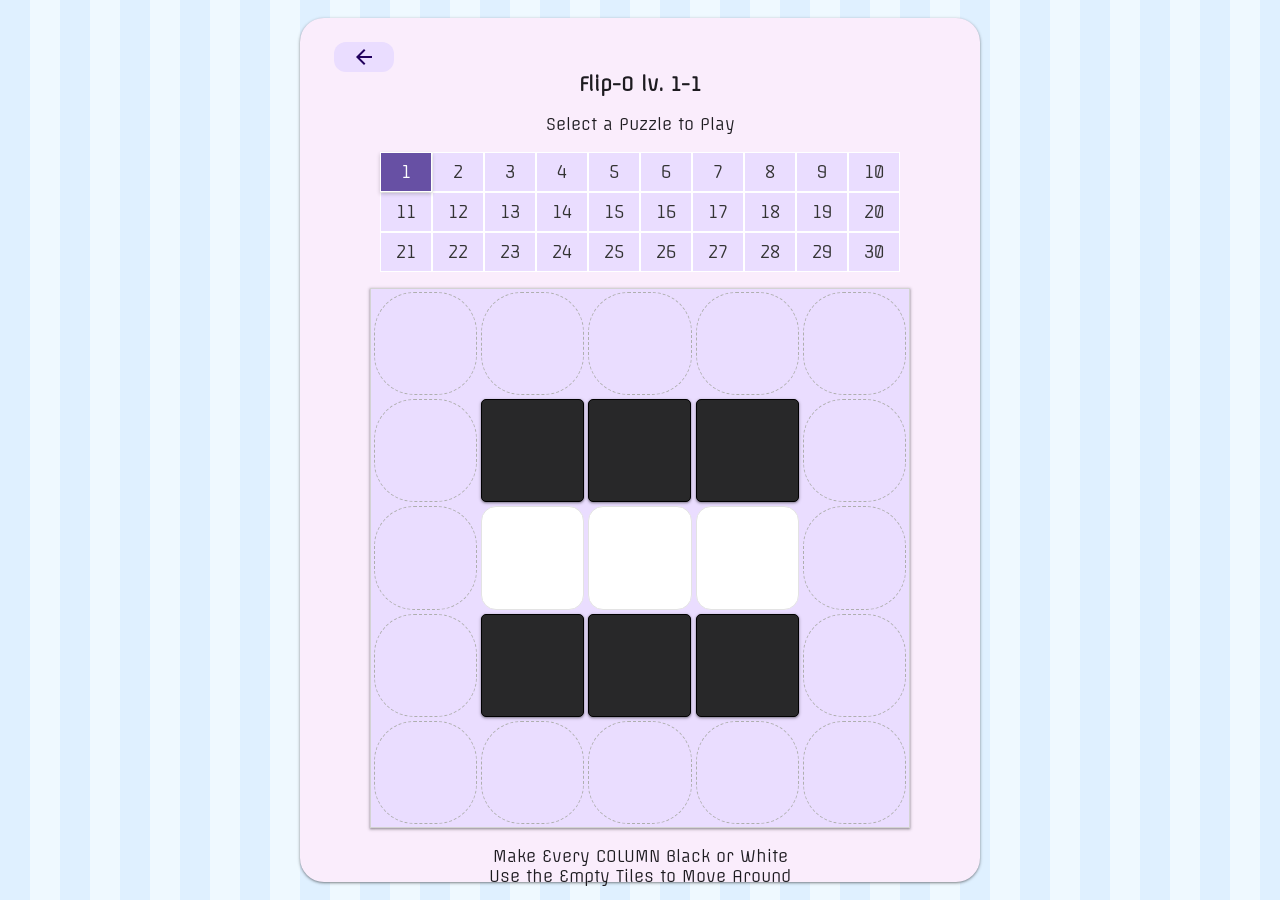
==== puzzle1-1.html @ 70c03b72 "Add files via upload" ====
<!DOCTYPE html>
<html lang="en">
<head>
    <meta charset="UTF-8">
    <meta
        name="viewport"
        content="width=device-width, initial-scale=1.0, maximum-scale=1.0, user-scalable=no">

    <title>Level 1-1</title>
    <link rel="icon" type="image/png" href="favicon.ico">
    <link href="https://fonts.googleapis.com/css2?family=Material+Symbols+Outlined:opsz,wght,FILL,GRAD@24,400,0,0" rel="stylesheet">
    <link rel="stylesheet" href="style.css">
	<link rel="stylesheet" href="desktop.css">
</head>

<body>
    <div class="menu-container">
        <header >
            <a href="index.html" class="btn-back">
        <span class="material-symbols-outlined">arrow_back</span>
    </a>
            <h3>Flip-O lv. 1-1</h3>
            
        </header>
        <p data-i18n="puzzle">Select a puzzle to play</p>
    
    <main class="game">
        <!-- Add the level selector here -->
        <div id="level-selector" class="level-selector"></div>
        <div id="grid" class="grid"></div>
        
    </main>
    <!-- Add this modal container -->
        <div id="modal" class="modal">
            <h1 id="modal-text"></h1>
            <p id="modal-stats"></p>
            <button id="modal-reset-btn" class="btn btn-primary" data-i18n="victory">Try Making<br> Less Moves</button>
            <button id="modal-close-btn" class="btn btn-primary" data-i18n="goback">Go Back</button>
           
        </div>
    <p data-i18n="puzzle2">Make Every COLUMN Black or White<br>Use the Empty Tiles to Move Around</p>
</div>
<script>
    const levels = [
     // Level 1: Asymmetric challenge
    {
         layout: [
        
        [1, 1, 1],
        [0, 0, 0],
        [1, 1, 1]
		
    ],
	
	},
     // Level 2: Asymmetric challenge
     {
        layout:
    [
        
        [1, 0, 1],
        [0, 1, 0],
        [0, 1, 0]
    ],
},
     // Level 3: Asymmetric challenge
     {
        layout:
    [
       
        [1, 1, 0],
        [1, 1, 0],
        [0, 0, 1]
    ],
    },
     // Level 4: Asymmetric challenge
    {
        layout:
        [
        [1, 1, 0,],
        [0, 1, 0,],
        [1, 0, 1]
    ],
},
     // Level 5: Asymmetric challenge
    {
        layout:
    [
        
        [1, 0, 0, 1],
        [0, 0, 1, 0],
        [0, 1, 0, 0],
        [1, 0, 0, 1]
    ],
},
     // Level 6: Asymmetric challenge
    {
        layout:[
        
       [1, 0, 0, 1],
        [1, 1, 1, 1],
        [0, 0, 0, 0],
        [1, 0, 0, 1]
    ],
},
     // Level 7: Asymmetric challenge
    {
        layout:[
        [0, 1, 1, 1],
        [1, 0, 0, 1],
        [1, 0, 0, 0],
        [1, 1, 1, 1]
    ],
},
     // Level 8: Asymmetric challenge
    {
        layout:[
         [1, 0, 0, 0 ],
        [0, 1, 0, 1 ],
        [0, 1, 0, 1 ],
        [0, 1, 0, 1]
    ],
},
     // Level 9: Asymmetric challenge
    {layout:
        [
        [1,0,1,0],
        [0,1,1,0],
        [1,1,0,1],
        [0,0,1,1]
    ],
},
     // Level 10: Asymmetric challenge
   {
    layout: [
        [1,0,1,1],
[0,1,0,1],
[1,1,0,0],
[0,1,1,0]
    ],
},
     // Level 11: Asymmetric challenge
   { layout: [
        [0,1,0,1],
[1,1,1,0],
[0,0,1,1],
[1,0,0,1]
    ],
},
     // Level 12: Asymmetric challenge
    {layout: [
       [1,1,0,0],
[0,1,1,0],
[1,0,1,1],
[0,1,0,1]
    ],
},
      // Level 13: Asymmetric challenge
   { layout: [
      [1,0,0,1],
[1,1,0,0],
[0,1,1,1],
[0,0,1,0]
    ],
},
     // Level 14: Asymmetric challenge
   { layout: [
       [0,0,1,1],
[1,1,0,1],
[0,1,1,0],
[1,0,0,1]
    ],
},
     // Level 15: Asymmetric challenge
{ layout:   [
        [1,0,1,0],
        [0,1,0,1],
        [0,0,1,0],
        [1,0,0,1]
    ],
},
     // Level 16: Asymmetric challenge
   {layout: [
       [0,1,1,0],
        [1,0,0,1],
        [0,1,1,0],
        [1,0,0,1]
    ],
},
     // Level 17: Asymmetric challenge
   {layout: [
       [1,0,0,1],
        [1,0,1,0],
        [0,1,0,1],
        [0,1,0,0]
    ],
},
     // Level 18: Asymmetric challenge
   {layout: [
       [0,0,0,0],
        [0,1,0,1],
        [1,0,1,0],
        [0,1,0,1]
    ],
    
},
// Level 19
{layout: [
       [1,0,0,1],
        [0,1,1,0],
        [1,0,1,0],
        [0,1,0,1]
    ],
    
},
// Level 20
{layout: [
       [0,1,1,0],
        [1,0,0,1],
        [1,0,1,0],
        [0,1,0,1]
    ],
    
},
// Level 21
{layout: [
       [0,0,1,0],
        [0,0,0,1],
        [1,1,0,0],
        [0,0,1,1]
    ],
    
},
 // Level 22: 
    {
     layout:   [
       [0,1,1,0],
[1,0,0,1],
[1,1,0,0],
[0,1,1,1]
    ],
    
},
    // Level 23: 
    {
     layout:   [
       [1,1,0,1],
[0,1,1,0],
[1,0,1,1],
[0,0,1,0]
    ],
},
    // Level 24
    {
     layout:   [
        [0,1,1,1],
[1,0,1,0],
[1,1,0,1],
[0,0,1,0]
    ],
},
     // Level 25
   { 
   layout:  [
        [1,0,1,0],
[1,1,0,1],
[0,1,1,0],
[1,0,0,1]
    ],
},
 // Level 26
   { 
   layout:  [
        [1,1,1,0],
[0,0,0,1],
[0,1,0,0],
[1,1,0,1]
    ],
},
// Level 27
   { 
   layout:  [
        [1,0,1,0],
[0,1,0,1],
[1,1,0,0],
[1,0,1,1]
    ],
},
// Level 28
   { 
   layout:  [
        [1,0,0,1],
[0,0,1,0],
[1,0,0,1],
[1,1,0,1]
    ],
},
// Level 29
   { 
   layout:  [
        [1,0,0,0],
[0,1,0,1],
[0,1,0,1],
[1,0,0,0]
    ],
},
// Level 30
   { 
   layout:  [
       [1, 1, 0, 0],
    [1, 1, 1, 0],
    [0, 0, 1, 1],
    [1, 0, 0, 1]
    ],
},
    
];
</script>
    <script src="progress.js"></script>
    <script src="game2.js"></script>
<script src="script.js"></script>
</body>
</html>
---- style.css ----
@import url('https://fonts.googleapis.com/css2?family=Offside&display=swap');
 
 :root {
            /* Material Design 3 Color Palette */
            --md-sys-color-primary: #6750A4;
            --md-sys-color-on-primary: #FFFFFF;
            --md-sys-color-primary-container: #EADDFF;
            --md-sys-color-on-primary-container: #21005D;
            --md-sys-color-surface: #faedfc;
            --md-sys-color-on-surface: #1D1B20;
            --md-sys-color-surface-variant: #E7E0EC;
            --md-sys-color-on-surface-variant: #49454F;
            --md-sys-color-background: #F3EDF7;
            
            /* Elevation Shadows */
            --md-elevation-1: 0px 1px 3px 1px rgba(0, 0, 0, 0.15), 0px 1px 2px 0px rgba(0, 0, 0, 0.30);
            --md-elevation-2: 0px 2px 6px 2px rgba(0, 0, 0, 0.15), 0px 1px 2px 0px rgba(0, 0, 0, 0.30);
        }

        /* Color Palette Variations */
:root.theme-ocean {
    --md-sys-color-primary: #70b469;
    --md-sys-color-primary-container: #E1FFDE;
    --md-sys-color-on-primary-container: #418a38;
     --md-sys-color-surface: #f2fdf2;
}

:root.theme-forest {
    --md-sys-color-primary: #c09e7f;
    --md-sys-color-primary-container: #FFEEDE;
    --md-sys-color-on-primary-container: #926a42;
     --md-sys-color-surface: #fffaf6;
}

        * {
            box-sizing: border-box;
            margin: 0;
            padding: 0;
            -webkit-tap-highlight-color: transparent;
        }
body,
button,
input,
label,
img,
div,
span,
select,
textarea,
a {
    cursor: url("Aero.png") 20 1, auto !important;
}

        body {
            font-family: "Offside", sans-serif;
            color: var(--md-sys-color-on-surface);
            display: flex;
            justify-content: center;
            align-items: center;
            height: 100vh;
            width: 100vw;
            background: linear-gradient(
    90deg,
    #dff0ff 25%,
    #eff9ff 25%,
    #eff9ff 50%,
    #dff0ff 50%,
    #dff0ff 75%,
    #eff9ff 75%,
     #eff9ff
  );
  background-size: 120px 120px;

  /* Animation */
  animation: move 14s linear infinite;
        }

@keyframes move {
  0% {
    background-position: 0 0;
  }
  100% {
    background-position: 120px 120px;
  }
}
     
.welcome-screen {
    width: 100%;
    height: 100%;
  position: fixed;
  align-items: center;
  z-index: 9999;
    background-color: white;
    display: flex;
    justify-content: center; 
}

.welcome-content{
    object-fit: cover;
    
}

.welcome-content img {
  width: 100%;
    height: 100%;
  align-items: center; 
    max-width: 1024px;
}

.welcome-screen.fade-out {
  opacity: 0;
  transition: opacity 0.9s ease;
}

.menu-container {
            width: 95vw;
            max-width: 420px;
            background-color: var(--md-sys-color-surface);
            border-radius: 24px;
            padding: 15px 0px;
            box-shadow: var(--md-elevation-1);
            display: flex;
            flex-direction: column;
            gap: 15px;
            text-align: center;
            align-items: center;
        }

        header {
           
            width: 90%;
            align-items: center;
        }
/* Header / Branding */
        header h1 {
            font-size: 36px;
            font-weight: 700;
            color: var(--md-sys-color-primary);
            letter-spacing: -0.5px;
            margin-bottom: 15px;
        }
        /* Buttons Base */
        .btn {
            display: flex;
            align-items: center;
            justify-content: center;
            gap: 8px;
            border: none;
            border-radius: 100px; /* Fully rounded for Material 3 */
            font-family: 'Offside', sans-serif;
            font-weight: 500;
            font-size: 16px;
            cursor: pointer;
            transition: background-color 0.2s, box-shadow 0.2s, transform 0.1s;
            text-decoration: none;
        }

        .btn:active {
            transform: scale(0.98);
        }

        /* Prominent Action Button */
        .btn-primary {
            background-color: var(--md-sys-color-primary);
            color: var(--md-sys-color-on-primary);
            padding: 16px 24px;
            width: 55%;
            box-shadow: var(--md-elevation-1);
            margin-top: 10px
        }

        .btn-primary:hover {
            box-shadow: var(--md-elevation-2);
            background-color: #5f5f5f;
        }

        /* Level Selection Grid */
        .level-section {
            display: flex;
            flex-direction: column;
            gap: 16px;
        }

        .level-section h2 {
            font-size: 17px;
            font-weight: 500;
            color: var(--md-sys-color-on-surface);
            text-align: center;
            
        }

        .level-grid {
            display: grid;
            grid-template-columns: repeat(3, 1fr);
            gap: 12px;
        }

        .btn-level {
            background-color: var(--md-sys-color-primary-container);
            color: var(--md-sys-color-on-primary-container);
            aspect-ratio: 1 / 1;
            border-radius: 16px;
            font-size: 24px;
            flex-direction: column;
            gap: 4px;
            width: 80px;
        }

        .btn-level:hover {
            background-color: #eee7f2;
        }

        .btn-level.locked {
            background-color: #dddddd;
            color: var(--md-sys-color-on-surface-variant);
            opacity: 0.7;
            cursor: not-allowed;
        }

        /* Stars for completed levels */
        .stars {
            display: flex;
            gap: 2px;
            color: #FFB400; /* Distinct warning/star color */
        }
        
        .stars .material-symbols-outlined {
            font-size: 14px;
        }

        /* Bottom Actions (Settings, Achievements) */
        .secondary-actions {
            display: flex;
            justify-content: space-around;
            padding-top: 16px;
            border-top: 1px solid var(--md-sys-color-surface-variant);
            padding-bottom: 16px;
            border-bottom: 1px solid var(--md-sys-color-surface-variant);
        }

        .btn-icon {
            background: transparent;
            color: var(--md-sys-color-on-surface-variant);
            gap: 4px;
            border-radius: 12px;
            padding: 8px 16px;
        }

        .btn-icon:hover {
            background-color: var(--md-sys-color-surface-variant);
        }

        .btn-icon .material-symbols-outlined {
            font-size: 28px;
        }
* {
    box-sizing: border-box;
}

.game {
    width: 95vw;
            max-width: 420px;
    text-align: center;
    position: relative; /* Ensure the modal positions relative to the game container */
}

h1 {
    margin: 0 0 20px;
    font-size: 28px;
    color: #222;
}

.grid {
   width: 100%;
    max-width: 420px;
    aspect-ratio: 1 / 1;
    border: 1px solid lightgray;
    box-shadow: var(--md-elevation-1);
    display: grid;
    grid-template-columns: repeat(7, 1fr); /* Changed from 5 to 7 */
    grid-template-rows: repeat(7, 1fr);    /* Changed from 5 to 7 */
    padding: 3px;
    gap: 4px;
    background:  var(--md-sys-color-primary-container);
    touch-action: none;
    user-select: none;
    -webkit-user-select: none;
}

/* Base tile acts as the 3D camera/perspective constraint */
.tile {
    width: 100%;
    height: 100%;
    perspective: 600px; 
}

/* Inner container holds both faces and executes the rotation */
.tile-inner {
    width: 100%;
    height: 100%;
    position: relative;
    transition: transform 250ms ease-out;
    transform-style: preserve-3d;
}

/* Flipped state rotates the inner container 180 degrees */
.tile.flipped .tile-inner {
    transform: rotateY(180deg);
}

/* Shared face properties */
.tile-face {
    position: absolute;
    width: 100%;
    height: 100%;
    backface-visibility: hidden; /* Hides the backside of the divs */
}

/* Front is white (0 degrees) */
.tile-front {
    background: rgb(255, 255, 255);
    border-radius: 15px;
    border: 1px solid #e3e3e3;
}

/* Back is black (Starts already rotated 180deg so it faces away) */
.tile-back {
    background: #282829;
    transform: rotateY(180deg); 
    border-radius: 5px;
    box-shadow: var(--md-elevation-1);
    border: 1px solid black;
}

/* Ensure outer tiles are transparent */
.tile.outer .tile-face {
    background: #00000000;
    border-radius: 40px;
    border: 1px dashed #afafaf;
}

/* Target the inner div for the path trace animation */
.tile.path-trace .tile-inner {
    background: rgba(0, 0, 0, 0.3);
    border-radius: 50%;
    transform: scale(0.4);
    transition: transform 100ms ease, background-color 100ms ease;
}

/* Add these new classes to the bottom of your CSS file */
.tile.outer {
    background: transparent;
}


/* Highlights tiles that were flipped during the current swipe */
.tile.highlight .tile-face {
    border: 1px solid gold; /* A nice Material Design yellow */
    box-sizing: border-box;
}

@keyframes clearTile {

    0% {
        transform: scale(1);
        opacity: 1;
    }

    50% {
        transform: scale(0.7);
        opacity: 0.5;
    }

    100% {
        transform: scale(0);
        opacity: 0;
    }

}

#status {
    font-size: 13px;
    color: #2b2b2b;
    min-height: 20px;
}
.modal {
    display: none; /* Hidden by default */
    position: absolute;
    top: 0;
    left: 0;
    width: 100%;
    height: 100%;
    background: #fef7ffc7;
    flex-direction: column;
    justify-content: space-evenly;
    align-items: center;
    z-index: 10;
    padding: 33% 1px;
}

.modal.active {
    display: flex;
}

#modal-text {
    font-size: 36px;
    margin: 0;
    text-shadow: 1px 1px 2px black;
}

#modal-stats
{
    font-size: 24px;
    font-weight: bold;
    text-shadow: 1px 1px 2px white;
}
.btn-back {
    
    background-color: var(--md-sys-color-primary-container);
    color: var(--md-sys-color-on-primary-container);
    border-radius: 12px;
    width: 60px;
    height: 30px;
    display: flex;
    align-items: center;
    justify-content: center;
    text-decoration: none;
}

/* Level Selector Container */
.level-selector {
    display: flex;
    justify-content: center;
    flex-wrap: wrap; /* Allows wrapping to the next line */
    
    margin-bottom: 24px;
    /* 5 buttons (44px) + 4 gaps (12px) = 268px. 
       Setting max-width forces a wrap after 5 items. */
    width: 95vw;
    max-width: 410px;
}

/* Base button styling */
.level-btn {
    width: 45px;
    height: 35px;
    border: 1px solid white;
    font-family: "Offside", sans-serif;
    background-color: var(--md-sys-color-primary-container);
    color: #333;
    font-size: 16px;
    cursor: pointer;
    position: relative;
}

/* Highlight the currently selected puzzle */
.level-btn.active {
    background-color: var(--md-sys-color-primary);
    color: white;
    box-shadow: 0 2px 4px rgba(0,0,0,0.2);
    z-index: 2;
}

/* Completed marker badge */
.level-btn.completed::after {
    content: '★';
    position: absolute;
    top: -8px;
    
    background: white;
    color: gold;
    font-size: 20px;
    width: 20px;
    height: 20px;
    line-height: 20px;
    text-align: center;
    border-radius: 50%;
    box-shadow: 0 1px 3px rgba(0,0,0,0.3);
    z-index: 3;
}

/* Blocked tile indicators */
.tile.blocked {
    position: relative;
    cursor: not-allowed;
}

/* Create the Red X */
.tile.blocked::before,
.tile.blocked::after {
    content: '';
    position: absolute;
    top: 20%;
    left: 45%;
    width: 10%;
    height: 60%;
    background-color: #F44336; /* Red color matching the image */
    border-radius: 2px;
    z-index: 5;
}

.tile.blocked::before {
    transform: rotate(45deg);
}

.tile.blocked::after {
    transform: rotate(-45deg);
}

/* Settings Modal Specifics */
.settings-card {
    background: var(--md-sys-color-surface);
    padding: 24px 20px;
    border-radius: 20px;
    display: flex;
    flex-direction: column;
    align-items: center;
    gap: 24px;
    width: 85vw;
    max-width: 320px;
    box-shadow: var(--md-elevation-2);
}

.theme-options {
    display: flex;
    gap: 12px;
    width: 100%;
    justify-content: center;
    flex-wrap: wrap;
    margin: 25px 0;
}

.theme-btn {
    padding: 15px 30px;
    font-size: 15px;
    box-shadow: var(--md-elevation-1);
    color: white;
}

/* Tutorial modal (opened from the Play Tutorial button) */
.tutorial-modal {
    position: fixed;
    inset: 0;
    z-index: 100;
    display: flex;
    align-items: center;
    justify-content: center;
    padding: 16px;
    overflow-y: auto;
    background: rgba(29, 27, 32, 0.55);
    animation: tutorial-fade 160ms ease-out;
}

/* Without this, display:flex above would override the hidden attribute */
.tutorial-modal[hidden] {
    display: none;
}

.tutorial-card {
    display: flex;
    flex-direction: column;
    align-items: center;
    gap: 14px;
    margin: auto;
}

/* The image is 3:5. Width is capped so the image plus the button always fit on screen. */
.tutorial-img {
    display: block;
    width: min(92vw, 400px, calc((100vh - 110px) * 0.6));
    height: auto;
    filter: drop-shadow(0 8px 24px rgba(0, 0, 0, 0.3));
}

.tutorial-close {
    width: auto;
    min-width: 150px;
}

@keyframes tutorial-fade {
    from { opacity: 0; }
    to   { opacity: 1; }
}

@media (prefers-reduced-motion: reduce) {
    .tutorial-modal {
        animation: none;
    }
}
---- desktop.css ----
/* Flip-O desktop layer. Load AFTER style.css.
   Only applies on wide windows, so the Android layout is untouched. */

@media (min-width: 768px) {
    :root {
        /* Board size follows the window height so it never needs scrolling */
        --board-size: min(560px);
        --panel-width: 680px;
    }

    body {
        min-height: 100vh;
        overflow: hidden;
    }

    .menu-container {
        width: var(--panel-width);
        max-width: 92vw;
        max-height: 96vh;
        padding: 24px 0;
        gap: 18px;
    }

    header h1 { font-size: 44px; }

    /* ---- Main menu ---- */
    .btn-primary { width: 40%; }

    .level-grid {
        grid-template-columns: repeat(3, 100px);
        gap: 16px;
        justify-content: center;
    }
    .btn-level { width: 100px; }

    /* ---- Puzzle page ---- */
    .game {
        width: var(--board-size);
        max-width: 100%;
    }
    .grid {
        width: var(--board-size);
        max-width: 100%;
    }
    .level-selector {
        width: var(--panel-width);
        max-width: 100%;
        margin-bottom: 16px;
    }
    .level-btn {
        width: 52px;
        height: 40px;
        font-size: 17px;
    }
    .level-btn:hover { filter: brightness(0.95); }

    #status { font-size: 15px; }

    /* Mouse feedback on tiles (outer ring and blocked tiles stay neutral) */
    .tile:not(.outer):not(.blocked) { cursor: pointer; }
    .tile:not(.outer):not(.blocked):hover .tile-front,
    .tile:not(.outer):not(.blocked):hover .tile-back {
        outline: 2px solid var(--md-sys-color-primary);
        outline-offset: -2px;
    }

    /* The modal was sized in % of width (built for a phone); on desktop
       cover the window and center the content instead */
    .modal {
        position: fixed;
        inset: 0;
        width: auto;
        height: auto;
        padding: 24px;
        gap: 30px;
        justify-content: center;
    }
    .modal .btn-primary { width: 260px; }
	
	.settings-card {   
    padding: 40px 20px;
    gap: 30px;
    width: 85vw;
    max-width: 500px;
    
}

}

/* Keyboard users (and mouse users tabbing around) get a visible focus ring */
.btn:focus-visible,
.level-btn:focus-visible,
.btn-back:focus-visible {
    outline: 3px solid var(--md-sys-color-primary);
    outline-offset: 2px;
}

/* Very large / 4K windows: let the panel breathe a bit more */
@media (min-width: 1600px) and (min-height: 1000px) {
    :root {
        --board-size: min(680px, calc(100vh - 300px));
        --panel-width: 720px;
    }
}
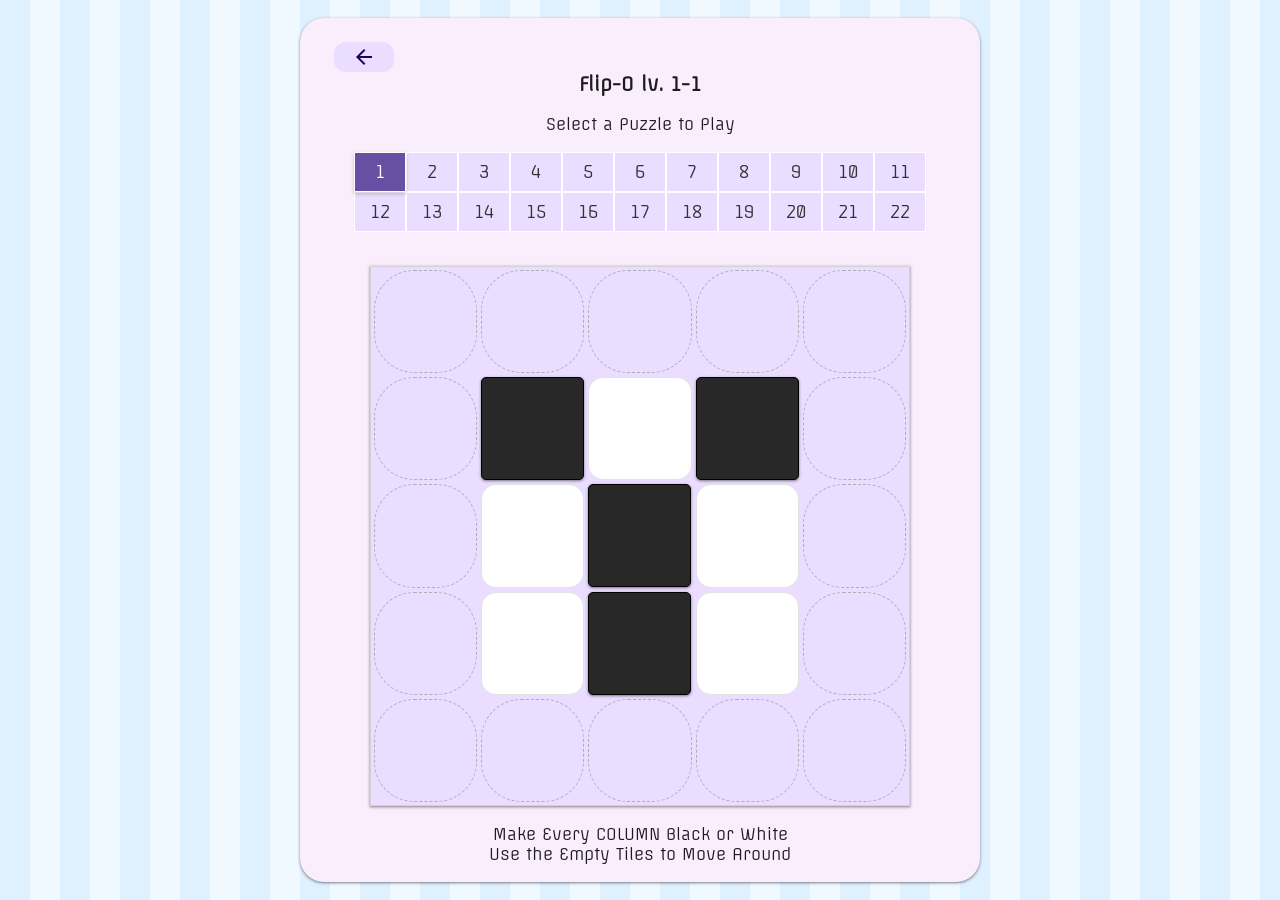
==== commit a9e48f72: "Add files via upload" ====
--- a/puzzle1-1.html
+++ b/puzzle1-1.html
@@ -1,5 +1,5 @@
 <!DOCTYPE html>
-<html lang="en">
+<html >
 <head>
     <meta charset="UTF-8">
     <meta
@@ -23,10 +23,10 @@
             
         </header>
         <p data-i18n="puzzle">Select a puzzle to play</p>
-    
+     <div id="level-selector" class="level-selector"></div>
     <main class="game">
         <!-- Add the level selector here -->
-        <div id="level-selector" class="level-selector"></div>
+       
         <div id="grid" class="grid"></div>
         
     </main>
@@ -42,17 +42,7 @@
 </div>
 <script>
     const levels = [
-     // Level 1: Asymmetric challenge
-    {
-         layout: [
-        
-        [1, 1, 1],
-        [0, 0, 0],
-        [1, 1, 1]
-		
-    ],
-	
-	},
+    
      // Level 2: Asymmetric challenge
      {
         layout:
@@ -73,15 +63,7 @@
         [0, 0, 1]
     ],
     },
-     // Level 4: Asymmetric challenge
-    {
-        layout:
-        [
-        [1, 1, 0,],
-        [0, 1, 0,],
-        [1, 0, 1]
-    ],
-},
+    
      // Level 5: Asymmetric challenge
     {
         layout:
@@ -195,15 +177,7 @@
         [0,1,0,0]
     ],
 },
-     // Level 18: Asymmetric challenge
-   {layout: [
-       [0,0,0,0],
-        [0,1,0,1],
-        [1,0,1,0],
-        [0,1,0,1]
-    ],
-    
-},
+    
 // Level 19
 {layout: [
        [1,0,0,1],
@@ -213,15 +187,7 @@
     ],
     
 },
-// Level 20
-{layout: [
-       [0,1,1,0],
-        [1,0,0,1],
-        [1,0,1,0],
-        [0,1,0,1]
-    ],
-    
-},
+
 // Level 21
 {layout: [
        [0,0,1,0],
@@ -259,13 +225,13 @@
 [0,0,1,0]
     ],
 },
-     // Level 25
+  // Level 27
    { 
    layout:  [
         [1,0,1,0],
-[1,1,0,1],
-[0,1,1,0],
-[1,0,0,1]
+[0,1,0,1],
+[1,1,0,0],
+[1,0,1,1]
     ],
 },
  // Level 26
@@ -277,47 +243,11 @@
 [1,1,0,1]
     ],
 },
-// Level 27
-   { 
-   layout:  [
-        [1,0,1,0],
-[0,1,0,1],
-[1,1,0,0],
-[1,0,1,1]
-    ],
-},
-// Level 28
-   { 
-   layout:  [
-        [1,0,0,1],
-[0,0,1,0],
-[1,0,0,1],
-[1,1,0,1]
-    ],
-},
-// Level 29
-   { 
-   layout:  [
-        [1,0,0,0],
-[0,1,0,1],
-[0,1,0,1],
-[1,0,0,0]
-    ],
-},
-// Level 30
-   { 
-   layout:  [
-       [1, 1, 0, 0],
-    [1, 1, 1, 0],
-    [0, 0, 1, 1],
-    [1, 0, 0, 1]
-    ],
-},
-    
 ];
 </script>
     <script src="progress.js"></script>
+    <script src="script.js"></script>
     <script src="game2.js"></script>
-<script src="script.js"></script>
+
 </body>
 </html>
--- a/desktop.css
+++ b/desktop.css
@@ -30,6 +30,7 @@
         grid-template-columns: repeat(3, 100px);
         gap: 16px;
         justify-content: center;
+       
     }
     .btn-level { width: 100px; }
 
@@ -46,6 +47,7 @@
         width: var(--panel-width);
         max-width: 100%;
         margin-bottom: 16px;
+         padding: 0px 30px;
     }
     .level-btn {
         width: 52px;
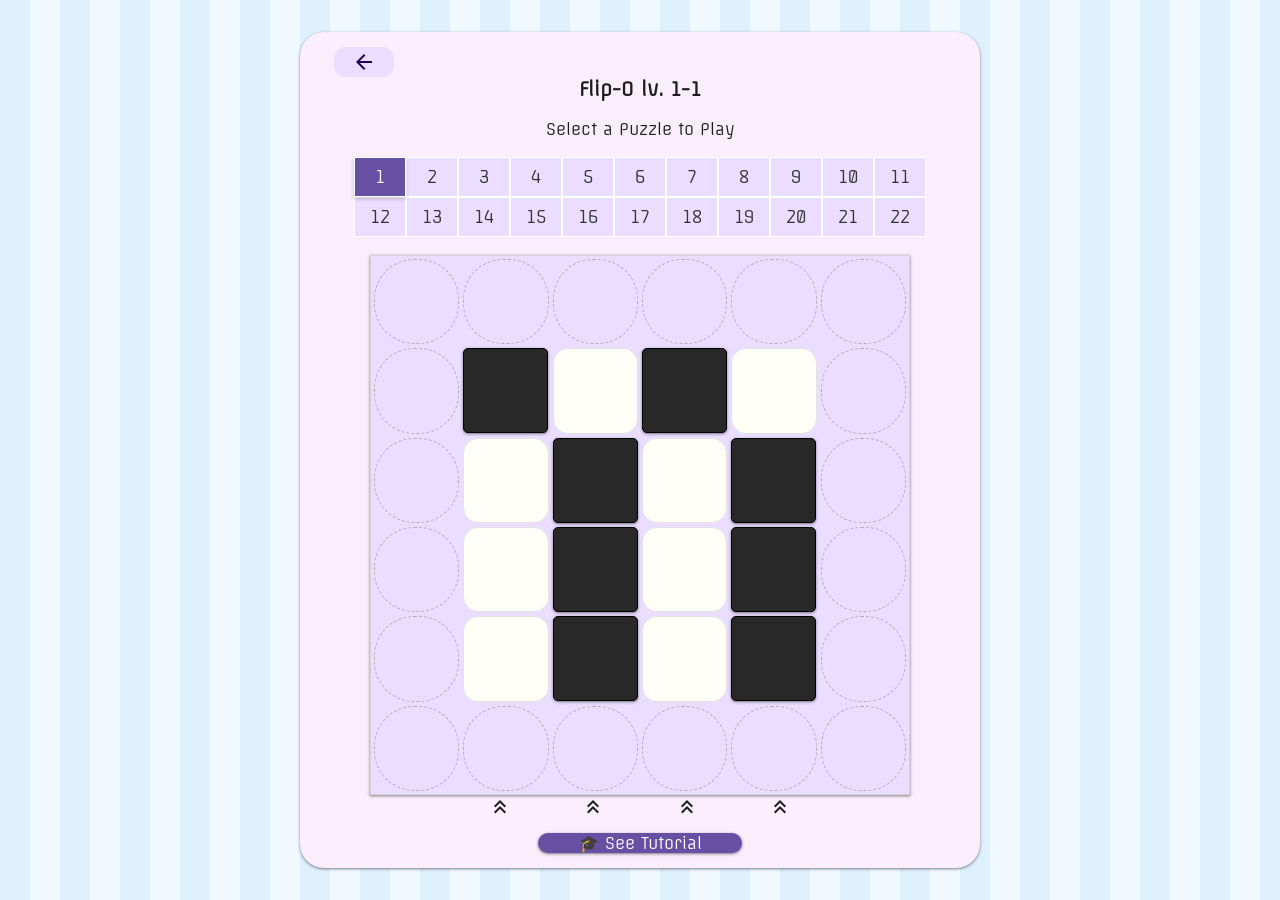
==== commit 8bce9b34: "Add files via upload" ====
--- a/puzzle1-1.html
+++ b/puzzle1-1.html
@@ -22,13 +22,36 @@
             <h3>Flip-O lv. 1-1</h3>
             
         </header>
+        <!-- Add the level selector here -->
         <p data-i18n="puzzle">Select a puzzle to play</p>
+        
      <div id="level-selector" class="level-selector"></div>
+
     <main class="game">
-        <!-- Add the level selector here -->
+        
+        <div id="grid" class="grid"></div>
+
+        <div style="width: 100%; height: 20px;  display: flex;">
+
+            <div class="colarrow"></div>
+
+ <div class="colarrow"><span class="material-symbols-outlined">
+keyboard_double_arrow_up
+</span></div>
        
-        <div id="grid" class="grid"></div>
-        
+         <div class="colarrow"><span class="material-symbols-outlined">
+keyboard_double_arrow_up
+</span></div>
+     <div class="colarrow"><span class="material-symbols-outlined">
+keyboard_double_arrow_up
+</span></div>
+     <div class="colarrow"><span class="material-symbols-outlined">
+keyboard_double_arrow_up
+</span></div>
+
+    <div class="colarrow"></div>
+
+     </div>
     </main>
     <!-- Add this modal container -->
         <div id="modal" class="modal">
@@ -38,8 +61,147 @@
             <button id="modal-close-btn" class="btn btn-primary" data-i18n="goback">Go Back</button>
            
         </div>
-    <p data-i18n="puzzle2">Make Every COLUMN Black or White<br>Use the Empty Tiles to Move Around</p>
+
+    <button type="button" id="tutorial-btn" aria-haspopup="dialog" class="btn btn-primary"  style="padding: 0; margin:0; width: 30%; "  data-i18n="tutorial">
+            See Tutorial
+        </button>
 </div>
+ <!-- Settings Modal -->
+<div id="settings-modal" class="tutorial-modal" role="dialog" aria-modal="true" aria-label="Settings" hidden>
+    <div class="settings-card">
+        <h2 style="color: var(--md-sys-color-primary);" data-i18n="theme">Select Theme</h2>
+        <div class="theme-options">
+            <button class="btn theme-btn" data-theme="theme-default" style="background: #6750A4" data-i18n="color1">Purple</button>
+            <button class="btn theme-btn" data-theme="theme-ocean" style="background: #589951" data-i18n="color2">Green</button>
+            <button class="btn theme-btn" data-theme="theme-forest" style="background: #997551" data-i18n="color3">Brown</button>
+        </div>
+        <button type="button" id="settings-close" class="btn btn-primary tutorial-close" data-i18n="close">Close</button>
+        <p style="margin-top: 100px; text-align: center;" data-i18n="android">*Flip-O is also available for Android devices in the Google Play Store.</p>
+    </div>
+</div>
+
+<!-- Tutorial: opened by the Play Tutorial button -->
+    <div id="tutorial-modal" class="tutorial-modal" role="dialog" aria-modal="true" aria-label="How to play" hidden>
+        <div class="tutorial-card">
+<svg class="tutorial-img" viewBox="0 0 360 600" role="img" aria-labelledby="tutorial-title">
+<title id="tutorial-title">How to play Flip-O: four rules and a reminder</title>
+<defs><rect id="c14" width="14" height="14" rx="3"/><rect id="c22" width="22" height="22" rx="5"/><rect id="c18" width="18" height="18" rx="4"/></defs>
+<rect width="360" height="600" rx="24" fill="#FEF7FF"/>
+<text x="180" y="46" text-anchor="middle" font-family="Offside,'Segoe UI',Helvetica,Arial,sans-serif" font-size="22" font-weight="700" fill="#6750A4" data-i18n="tuto2">How to play</text>
+<rect x="16" y="70" width="328" height="106" rx="16" fill="#F3EDF7"/>
+<circle cx="38" cy="96" r="12" fill="#6750A4"/>
+<text x="38" y="101" text-anchor="middle" font-family="Offside,'Segoe UI',Helvetica,Arial,sans-serif" font-size="14" font-weight="700" fill="#FFFFFF">1</text>
+<text x="58" y="101" font-family="Offside,'Segoe UI',Helvetica,Arial,sans-serif" font-size="15" font-weight="700" fill="#1D1B20" data-i18n="tuto3">Swipe a path</text>
+<text x="24" y="128" font-family="Offside,'Segoe UI',Helvetica,Arial,sans-serif" font-size="13" fill="#49454F" data-i18n="tuto4">Drag across touching tiles.</text>
+<text x="24" y="145" font-family="Offside,'Segoe UI',Helvetica,Arial,sans-serif" font-size="13" fill="#49454F" data-i18n="tuto5">A path can't cross itself.</text>
+<rect x="238" y="78" width="96" height="90" rx="12" fill="#E8DEF8"/>
+<rect x="16" y="188" width="328" height="106" rx="16" fill="#F3EDF7"/>
+<circle cx="38" cy="214" r="12" fill="#6750A4"/>
+<text x="38" y="219" text-anchor="middle" font-family="Offside,'Segoe UI',Helvetica,Arial,sans-serif" font-size="14" font-weight="700" fill="#FFFFFF">2</text>
+<text x="58" y="219" font-family="Offside,'Segoe UI',Helvetica,Arial,sans-serif" font-size="15" font-weight="700" fill="#1D1B20" data-i18n="tuto6">Tiles flip</text>
+<text x="24" y="246" font-family="Offside,'Segoe UI',Helvetica,Arial,sans-serif" font-size="13" fill="#49454F" data-i18n="tuto7">Every board tile you touch</text>
+<text x="24" y="263" font-family="Offside,'Segoe UI',Helvetica,Arial,sans-serif" font-size="13" fill="#49454F" data-i18n="tuto8">switches color.</text>
+<rect x="238" y="196" width="96" height="90" rx="12" fill="#E8DEF8"/>
+<rect x="16" y="306" width="328" height="106" rx="16" fill="#F3EDF7"/>
+<circle cx="38" cy="332" r="12" fill="#6750A4"/>
+<text x="38" y="337" text-anchor="middle" font-family="Offside,'Segoe UI',Helvetica,Arial,sans-serif" font-size="14" font-weight="700" fill="#FFFFFF">3</text>
+<text x="58" y="337" font-family="Offside,'Segoe UI',Helvetica,Arial,sans-serif" font-size="15" font-weight="700" fill="#1D1B20" data-i18n="tuto9">The ring is free</text>
+<text x="24" y="364" font-family="Offside,'Segoe UI',Helvetica,Arial,sans-serif" font-size="13" fill="#49454F" data-i18n="tuto10">Dotted tiles around the</text>
+<text x="24" y="381" font-family="Offside,'Segoe UI',Helvetica,Arial,sans-serif" font-size="13" fill="#49454F" data-i18n="tuto11">board never flip. Use them</text>
+<text x="24" y="398" font-family="Offside,'Segoe UI',Helvetica,Arial,sans-serif" font-size="13" fill="#49454F" data-i18n="tuto12">to travel.</text>
+<rect x="238" y="314" width="96" height="90" rx="12" fill="#E8DEF8"/>
+<rect x="16" y="424" width="328" height="106" rx="16" fill="#F3EDF7"/>
+<circle cx="38" cy="450" r="12" fill="#6750A4"/>
+<text x="38" y="455" text-anchor="middle" font-family="Offside,'Segoe UI',Helvetica,Arial,sans-serif" font-size="14" font-weight="700" fill="#FFFFFF">4</text>
+<text x="58" y="455" font-family="Offside,'Segoe UI',Helvetica,Arial,sans-serif" font-size="15" font-weight="700" fill="#1D1B20" data-i18n="tuto13">Make columns match</text>
+<text x="24" y="482" font-family="Offside,'Segoe UI',Helvetica,Arial,sans-serif" font-size="13" fill="#49454F" data-i18n="tuto14">You win when every column</text>
+<text x="24" y="499" font-family="Offside,'Segoe UI',Helvetica,Arial,sans-serif" font-size="13" fill="#49454F" data-i18n="tuto15">is a single color, black</text>
+<text x="24" y="516" font-family="Offside,'Segoe UI',Helvetica,Arial,sans-serif" font-size="13" fill="#49454F" data-i18n="tuto16">or white.</text>
+<rect x="238" y="432" width="96" height="90" rx="12" fill="#E8DEF8"/>
+<g fill="none" stroke="#9A8FBD" stroke-width="1" stroke-dasharray="2 2">
+<use href="#c14" x="247" y="84"/>
+<use href="#c14" x="263" y="84"/>
+<use href="#c14" x="279" y="84"/>
+<use href="#c14" x="295" y="84"/>
+<use href="#c14" x="311" y="84"/>
+<use href="#c14" x="247" y="100"/>
+<use href="#c14" x="311" y="100"/>
+<use href="#c14" x="247" y="116"/>
+<use href="#c14" x="311" y="116"/>
+<use href="#c14" x="247" y="132"/>
+<use href="#c14" x="311" y="132"/>
+<use href="#c14" x="247" y="148"/>
+<use href="#c14" x="263" y="148"/>
+<use href="#c14" x="279" y="148"/>
+<use href="#c14" x="295" y="148"/>
+<use href="#c14" x="311" y="148"/>
+</g>
+<use href="#c14" x="263" y="100" fill="#222222"/>
+<use href="#c14" x="279" y="100" fill="#FFFFFF" stroke="#CAC4D0" stroke-width="1"/>
+<use href="#c14" x="295" y="100" fill="#222222"/>
+<use href="#c14" x="263" y="116" fill="#FFFFFF" stroke="#CAC4D0" stroke-width="1"/>
+<use href="#c14" x="279" y="116" fill="#222222"/>
+<use href="#c14" x="295" y="116" fill="#FFFFFF" stroke="#CAC4D0" stroke-width="1"/>
+<use href="#c14" x="263" y="132" fill="#222222"/>
+<use href="#c14" x="279" y="132" fill="#FFFFFF" stroke="#CAC4D0" stroke-width="1"/>
+<use href="#c14" x="295" y="132" fill="#222222"/>
+<polyline points="254,123 270,123 286,123 302,123 318,123" fill="none" stroke="#FFB300" stroke-width="5" stroke-linecap="round" stroke-linejoin="round" opacity="0.95"/>
+<circle cx="254" cy="123" r="4.5" fill="#FEF7FF" stroke="#FFB300" stroke-width="2"/>
+<use href="#c22" x="250" y="204" fill="#222222"/>
+<use href="#c22" x="276" y="204" fill="#FFFFFF" stroke="#CAC4D0" stroke-width="1"/>
+<use href="#c22" x="302" y="204" fill="#222222"/>
+<g fill="none" stroke="#6750A4" stroke-width="2.5" stroke-linecap="round" stroke-linejoin="round"><line x1="288" y1="232" x2="288" y2="246"/><polyline points="283,241 288,247 293,241"/></g>
+<use href="#c22" x="250" y="254" fill="#FFFFFF" stroke="#CAC4D0" stroke-width="1"/>
+<use href="#c22" x="276" y="254" fill="#222222"/>
+<use href="#c22" x="302" y="254" fill="#FFFFFF" stroke="#CAC4D0" stroke-width="1"/>
+<g fill="none" stroke="#9A8FBD" stroke-width="1" stroke-dasharray="2 2">
+<use href="#c14" x="247" y="320"/>
+<use href="#c14" x="263" y="320"/>
+<use href="#c14" x="279" y="320"/>
+<use href="#c14" x="295" y="320"/>
+<use href="#c14" x="311" y="320"/>
+<use href="#c14" x="247" y="336"/>
+<use href="#c14" x="311" y="336"/>
+<use href="#c14" x="247" y="352"/>
+<use href="#c14" x="311" y="352"/>
+<use href="#c14" x="247" y="368"/>
+<use href="#c14" x="311" y="368"/>
+<use href="#c14" x="247" y="384"/>
+<use href="#c14" x="263" y="384"/>
+<use href="#c14" x="279" y="384"/>
+<use href="#c14" x="295" y="384"/>
+<use href="#c14" x="311" y="384"/>
+</g>
+<use href="#c14" x="263" y="336" fill="#222222"/>
+<use href="#c14" x="279" y="336" fill="#FFFFFF" stroke="#CAC4D0" stroke-width="1"/>
+<use href="#c14" x="295" y="336" fill="#222222"/>
+<use href="#c14" x="263" y="352" fill="#FFFFFF" stroke="#CAC4D0" stroke-width="1"/>
+<use href="#c14" x="279" y="352" fill="#222222"/>
+<use href="#c14" x="295" y="352" fill="#FFFFFF" stroke="#CAC4D0" stroke-width="1"/>
+<use href="#c14" x="263" y="368" fill="#222222"/>
+<use href="#c14" x="279" y="368" fill="#FFFFFF" stroke="#CAC4D0" stroke-width="1"/>
+<use href="#c14" x="295" y="368" fill="#222222"/>
+<polyline points="254,327 270,327 286,327 302,327 318,327 318,343 318,359" fill="none" stroke="#FFB300" stroke-width="5" stroke-linecap="round" stroke-linejoin="round" opacity="0.95"/>
+<circle cx="254" cy="327" r="4.5" fill="#FEF7FF" stroke="#FFB300" stroke-width="2"/>
+<circle cx="268" cy="444" r="4.5" fill="#FFB300"/>
+<use href="#c18" x="259" y="455" fill="#222222"/>
+<use href="#c18" x="259" y="476" fill="#222222"/>
+<use href="#c18" x="259" y="497" fill="#222222"/>
+<circle cx="289" cy="444" r="4.5" fill="#FFB300"/>
+<use href="#c18" x="280" y="455" fill="#FFFFFF" stroke="#CAC4D0" stroke-width="1"/>
+<use href="#c18" x="280" y="476" fill="#FFFFFF" stroke="#CAC4D0" stroke-width="1"/>
+<use href="#c18" x="280" y="497" fill="#FFFFFF" stroke="#CAC4D0" stroke-width="1"/>
+<circle cx="310" cy="444" r="4.5" fill="#FFB300"/>
+<use href="#c18" x="301" y="455" fill="#222222"/>
+<use href="#c18" x="301" y="476" fill="#222222"/>
+<use href="#c18" x="301" y="497" fill="#222222"/>
+<rect x="16" y="542" width="328" height="44" rx="14" fill="#EADDFF"/>
+<text x="180" y="569" text-anchor="middle" font-family="Offside,'Segoe UI',Helvetica,Arial,sans-serif" font-size="13" fill="#21005D" data-i18n="tuto17">One stroke per try. Not solved? It resets.</text>
+</svg>
+            <button type="button" id="tutorial-close" class="btn btn-primary tutorial-close">OK</button>
+        </div>
+    </div>
+
 <script>
     const levels = [
     
@@ -48,9 +210,10 @@
         layout:
     [
         
-        [1, 0, 1],
-        [0, 1, 0],
-        [0, 1, 0]
+        [1, 0, 1, 0],
+        [0, 1, 0, 1],
+        [0, 1, 0, 1],
+        [0, 1, 0, 1],
     ],
 },
      // Level 3: Asymmetric challenge
@@ -58,9 +221,10 @@
         layout:
     [
        
-        [1, 1, 0],
-        [1, 1, 0],
-        [0, 0, 1]
+        [1, 1, 0, 0],
+        [1, 1, 0, 0],
+        [1, 1, 0, 0],
+        [0, 0, 1, 1],
     ],
     },
     
--- a/style.css
+++ b/style.css
@@ -318,7 +318,7 @@
 
 /* Front is white (0 degrees) */
 .tile-front {
-    background: rgb(255, 255, 255);
+    background: rgb(255, 255, 248);
     border-radius: 15px;
     border: 1px solid #e3e3e3;
 }
@@ -433,9 +433,6 @@
     justify-content: center;
     flex-wrap: wrap; /* Allows wrapping to the next line */
     
-    margin-bottom: 24px;
-    /* 5 buttons (44px) + 4 gaps (12px) = 268px. 
-       Setting max-width forces a wrap after 5 items. */
     width: 95vw;
     max-width: 410px;
 }
--- a/desktop.css
+++ b/desktop.css
@@ -17,7 +17,7 @@
         width: var(--panel-width);
         max-width: 92vw;
         max-height: 96vh;
-        padding: 24px 0;
+        
         gap: 18px;
     }
 
@@ -46,7 +46,6 @@
     .level-selector {
         width: var(--panel-width);
         max-width: 100%;
-        margin-bottom: 16px;
          padding: 0px 30px;
     }
     .level-btn {
@@ -89,6 +88,13 @@
 
 }
 
+.colarrow {
+width: 17%;
+    height: 100%;
+     box-sizing: border-box;
+
+}
+
 /* Keyboard users (and mouse users tabbing around) get a visible focus ring */
 .btn:focus-visible,
 .level-btn:focus-visible,
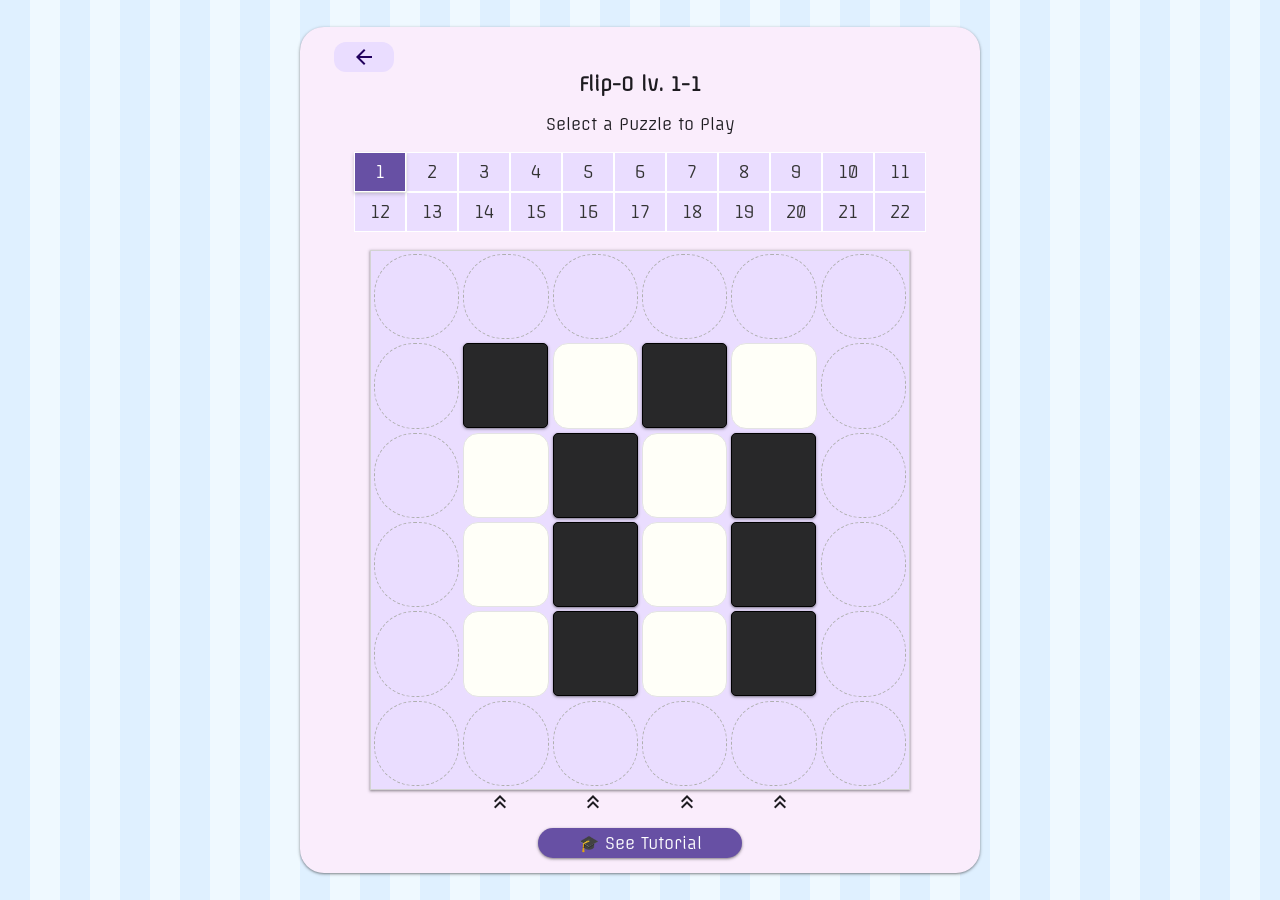
==== commit 3a8e7062: "Add files via upload" ====
--- a/puzzle1-1.html
+++ b/puzzle1-1.html
@@ -62,7 +62,7 @@
            
         </div>
 
-    <button type="button" id="tutorial-btn" aria-haspopup="dialog" class="btn btn-primary"  style="padding: 0; margin:0; width: 30%; "  data-i18n="tutorial">
+    <button type="button" id="tutorial-btn" aria-haspopup="dialog" class="btn btn-primary"  style="padding: 5px; margin:0; width: 30%; "  data-i18n="tutorial">
             See Tutorial
         </button>
 </div>
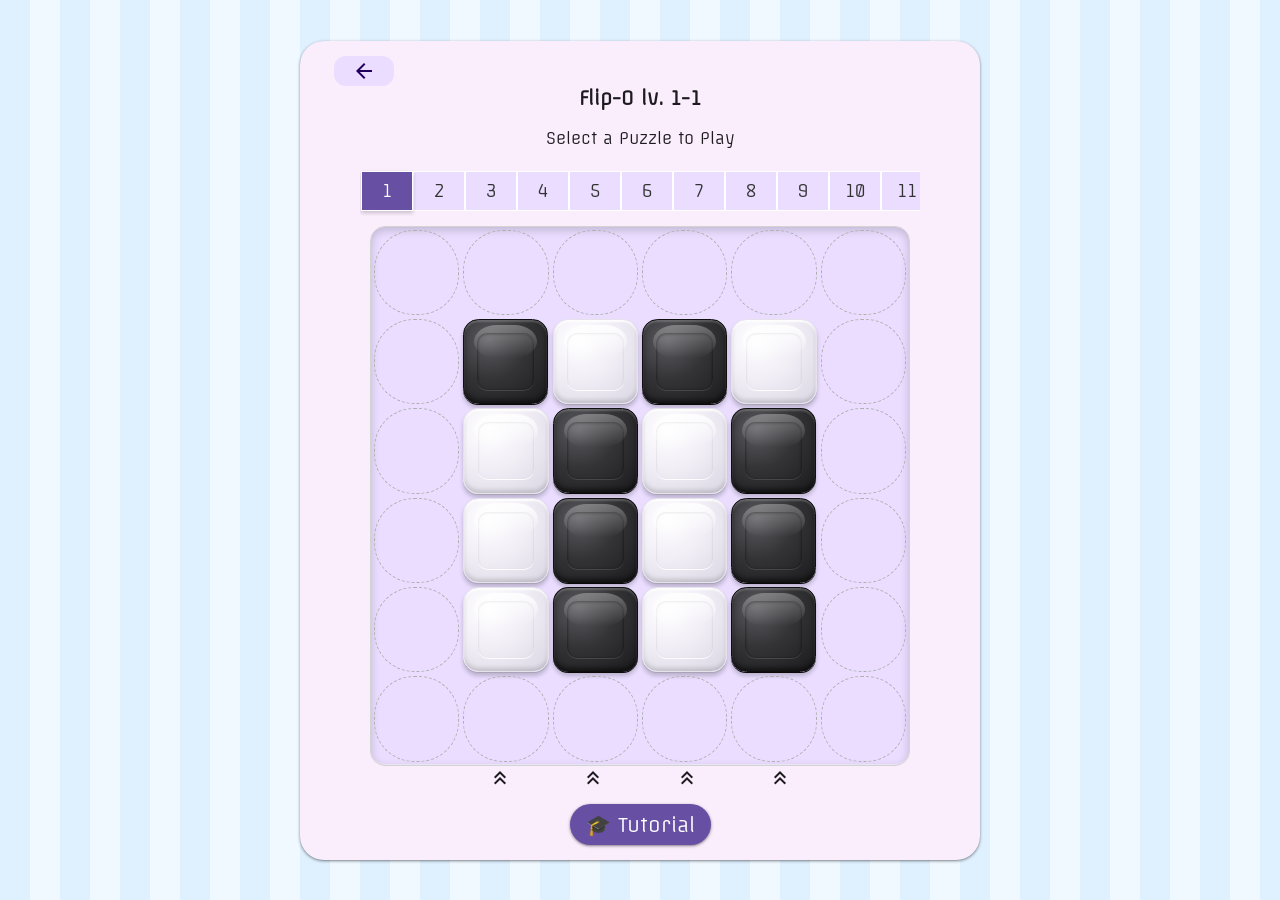
==== commit d5ff9bdc: "Add files via upload" ====
--- a/puzzle1-1.html
+++ b/puzzle1-1.html
@@ -11,6 +11,7 @@
     <link href="https://fonts.googleapis.com/css2?family=Material+Symbols+Outlined:opsz,wght,FILL,GRAD@24,400,0,0" rel="stylesheet">
     <link rel="stylesheet" href="style.css">
 	<link rel="stylesheet" href="desktop.css">
+    <link rel="stylesheet" href="chips.css">
 </head>
 
 <body>
@@ -25,10 +26,10 @@
         <!-- Add the level selector here -->
         <p data-i18n="puzzle">Select a puzzle to play</p>
         
-     <div id="level-selector" class="level-selector"></div>
+    
 
     <main class="game">
-        
+         <div id="level-selector" class="level-selector"></div>
         <div id="grid" class="grid"></div>
 
         <div style="width: 100%; height: 20px;  display: flex;">
@@ -62,7 +63,7 @@
            
         </div>
 
-    <button type="button" id="tutorial-btn" aria-haspopup="dialog" class="btn btn-primary"  style="padding: 5px; margin:0; width: 30%; "  data-i18n="tutorial">
+    <button type="button" id="tutorial-btn" aria-haspopup="dialog" class="btn btn-primary" data-i18n="tutorial">
             See Tutorial
         </button>
 </div>
--- a/style.css
+++ b/style.css
@@ -149,7 +149,7 @@
             border-radius: 100px; /* Fully rounded for Material 3 */
             font-family: 'Offside', sans-serif;
             font-weight: 500;
-            font-size: 16px;
+            font-size: 20px;
             cursor: pointer;
             transition: background-color 0.2s, box-shadow 0.2s, transform 0.1s;
             text-decoration: none;
@@ -163,10 +163,10 @@
         .btn-primary {
             background-color: var(--md-sys-color-primary);
             color: var(--md-sys-color-on-primary);
-            padding: 16px 24px;
-            width: 55%;
+            padding: 8px 16px;
+            
             box-shadow: var(--md-elevation-1);
-            margin-top: 10px
+            
         }
 
         .btn-primary:hover {
@@ -236,13 +236,14 @@
             border-top: 1px solid var(--md-sys-color-surface-variant);
             padding-bottom: 16px;
             border-bottom: 1px solid var(--md-sys-color-surface-variant);
+            gap: 10px;
         }
 
         .btn-icon {
             background: transparent;
             color: var(--md-sys-color-on-surface-variant);
-            gap: 4px;
-            border-radius: 12px;
+            
+            border-radius: 22px;
             padding: 8px 16px;
         }
 
@@ -285,6 +286,7 @@
     touch-action: none;
     user-select: none;
     -webkit-user-select: none;
+    border-radius: 15px;
 }
 
 /* Base tile acts as the 3D camera/perspective constraint */
@@ -430,11 +432,10 @@
 /* Level Selector Container */
 .level-selector {
     display: flex;
-    justify-content: center;
-    flex-wrap: wrap; /* Allows wrapping to the next line */
+    overflow-x: auto;
+    overflow-y: hidden;
+    flex-wrap: nowrap;
     
-    width: 95vw;
-    max-width: 410px;
 }
 
 /* Base button styling */
@@ -448,6 +449,7 @@
     font-size: 16px;
     cursor: pointer;
     position: relative;
+    flex: 0 0 auto; 
 }
 
 /* Highlight the currently selected puzzle */
@@ -462,13 +464,13 @@
 .level-btn.completed::after {
     content: '★';
     position: absolute;
-    top: -8px;
+    top: -5px;
     
     background: white;
     color: gold;
-    font-size: 20px;
-    width: 20px;
-    height: 20px;
+    font-size: 28px;
+    width: 23px;
+    height: 23px;
     line-height: 20px;
     text-align: center;
     border-radius: 50%;
@@ -583,4 +585,40 @@
     .tutorial-modal {
         animation: none;
     }
-}+}
+/* Chrome, Edge, Safari and Opera */
+*::-webkit-scrollbar {
+  width: 12px;
+  height: 12px;
+}
+
+*::-webkit-scrollbar-track {
+  background-color: #f8fafc;
+  border-radius: 6px;
+}
+*::-webkit-scrollbar-track:hover { background-color: #f1f5f9; }
+*::-webkit-scrollbar-track:active { background-color: #e2e8f0; }
+
+*::-webkit-scrollbar-thumb {
+  background-color: var(--md-sys-color-primary);
+  /* a transparent border with background-clip makes a gap around the thumb */
+  border: 1px solid transparent;
+  background-clip: padding-box;
+  border-radius: 6px;
+  min-height: 40px;
+  min-width: 40px;
+}
+*::-webkit-scrollbar-thumb:hover { background-color: #94a3b8; }
+*::-webkit-scrollbar-thumb:active { background-color: var(--md-sys-color-on-primary-container); }
+
+*::-webkit-scrollbar-corner { background-color: #f8fafc; }
+*::-webkit-scrollbar-button { display: none; }
+
+/* Firefox: only a thumb and track colour and a width keyword. Kept inside @supports,
+   because Chrome and Edge 121+ ignore all the rules above once scrollbar-color is set. */
+@supports not selector(::-webkit-scrollbar) {
+  * {
+    scrollbar-width: auto;
+    scrollbar-color: #cbd5e1 #f8fafc;
+  }
+}
--- a/desktop.css
+++ b/desktop.css
@@ -24,7 +24,6 @@
     header h1 { font-size: 44px; }
 
     /* ---- Main menu ---- */
-    .btn-primary { width: 40%; }
 
     .level-grid {
         grid-template-columns: repeat(3, 100px);
@@ -46,7 +45,8 @@
     .level-selector {
         width: var(--panel-width);
         max-width: 100%;
-         padding: 0px 30px;
+         padding: 5px 1px;
+         margin-bottom: 10px;
     }
     .level-btn {
         width: 52px;
--- a/chips.css
+++ b/chips.css
@@ -0,0 +1,127 @@
+/* Flip-O "plastic chip" look. Load AFTER style.css and desktop.css.
+   Only the playable tiles are styled; the dotted outer ring is untouched.
+   To switch the effect off, remove the <link> to this file. */
+
+:root {
+    --chip-radius: 18%;            /* 50% = round discs, 12% = square-ish chips */
+    --chip-thickness: 1px;         /* how "tall" the chip edge looks */
+    --chip-flip-time: 340ms;
+
+    --white-hi: #ffffff;
+    --white-mid: #f1eef6;
+    --white-lo: #d9d5e2;
+    --white-edge: #aaa4b8;
+
+    --black-hi: #5b5b60;
+    --black-mid: #343437;
+    --black-lo: #1b1b1d;
+    --black-edge: #090909;
+}
+
+/* The tray the chips sit in */
+.grid {
+    border-radius: 15px;
+    box-shadow: inset 0 3px 10px rgba(0, 0, 0, 0.18),
+                inset 0 -1px 0 rgba(255, 255, 255, 0.5);
+}
+
+/* Springy flip: slight overshoot, then settles */
+.tile:not(.outer) .tile-inner {
+    transition: transform var(--chip-flip-time) cubic-bezier(0.34, 1.45, 0.5, 1);
+}
+
+/* Shared chip body */
+.tile:not(.outer) .tile-face {
+    border-radius: var(--chip-radius);
+    overflow: visible;
+}
+
+/* ---- White chip (front) ---- */
+.tile:not(.outer) .tile-front {
+    background: radial-gradient(circle at 30% 25%, var(--white-hi) 0%, var(--white-mid) 45%, var(--white-lo) 100%);
+    border: 1px solid #e6e2ec;
+    box-shadow:
+        inset 0 2px 2px rgba(255, 255, 255, 0.9),
+        inset 0 -3px 4px rgba(0, 0, 0, 0.14),
+        0 var(--chip-thickness) 0 var(--white-edge),
+        0 calc(var(--chip-thickness) + 3px) 4px rgba(0, 0, 0, 0.2);
+}
+
+/* ---- Black chip (back) ---- */
+.tile:not(.outer) .tile-back {
+    background: radial-gradient(circle at 30% 25%, var(--black-hi) 0%, var(--black-mid) 45%, var(--black-lo) 100%);
+    border: 1px solid #0f0f10;
+    box-shadow:
+        inset 0 2px 2px rgba(255, 255, 255, 0.22),
+        inset 0 -3px 5px rgba(0, 0, 0, 0.55),
+        0 var(--chip-thickness) 0 var(--black-edge),
+        0 calc(var(--chip-thickness) + 3px) 4px rgba(0, 0, 0, 0.2);
+}
+
+/* Concave ring in the middle, like a moulded chip */
+.tile:not(.outer) .tile-face::before {
+    content: '';
+    position: absolute;
+    top: 16%;
+    right: 16%;
+    bottom: 16%;
+    left: 16%;
+    border-radius: var(--chip-radius);
+    pointer-events: none;
+}
+.tile:not(.outer) .tile-front::before {
+    box-shadow: inset 0 1px 2px rgba(0, 0, 0, 0.18), 0 1px 0 rgba(255, 255, 255, 0.9);
+}
+.tile:not(.outer) .tile-back::before {
+    box-shadow: inset 0 1px 3px rgba(0, 0, 0, 0.7), 0 1px 0 rgba(255, 255, 255, 0.12);
+}
+
+/* Glossy highlight on the top part */
+.tile:not(.outer) .tile-face::after {
+    content: '';
+    position: absolute;
+    top: 6%;
+    right: 12%;
+    bottom: 55%;
+    left: 12%;
+    border-radius: 50% / 70%;
+    pointer-events: none;
+}
+.tile:not(.outer) .tile-front::after {
+    background: linear-gradient(180deg, rgba(255, 255, 255, 0.85), rgba(255, 255, 255, 0));
+}
+.tile:not(.outer) .tile-back::after {
+    background: linear-gradient(180deg, rgba(255, 255, 255, 0.3), rgba(255, 255, 255, 0));
+}
+
+/* Gold ring for tiles touched in the current stroke (keeps the chip look) */
+.tile.highlight .tile-face {
+    border: 2px solid #FFC83D;
+}
+
+/* Lift when a chip is flipped. Add the "pop" class from game2.js (see notes). */
+.tile.pop {
+    position: relative;
+    z-index: 2;
+    animation: chipPop 320ms ease-out;
+}
+@keyframes chipPop {
+    0%   { transform: scale(1); }
+    40%  { transform: scale(1.14) translateY(-3px); }
+    100% { transform: scale(1); }
+}
+
+/* Respect "reduce motion" settings */
+@media (prefers-reduced-motion: reduce) {
+    .tile:not(.outer) .tile-inner { transition-duration: 1ms; }
+    .tile.pop { animation: none; }
+}
+
+/* Lite mode for slow devices: add class "fx-lite" to <body> to drop the gloss layers */
+body.fx-lite .tile:not(.outer) .tile-face::before,
+body.fx-lite .tile:not(.outer) .tile-face::after {
+    display: none;
+}
+body.fx-lite .tile:not(.outer) .tile-face {
+    box-shadow: 0 var(--chip-thickness) 0 rgba(0, 0, 0, 0.35);
+}
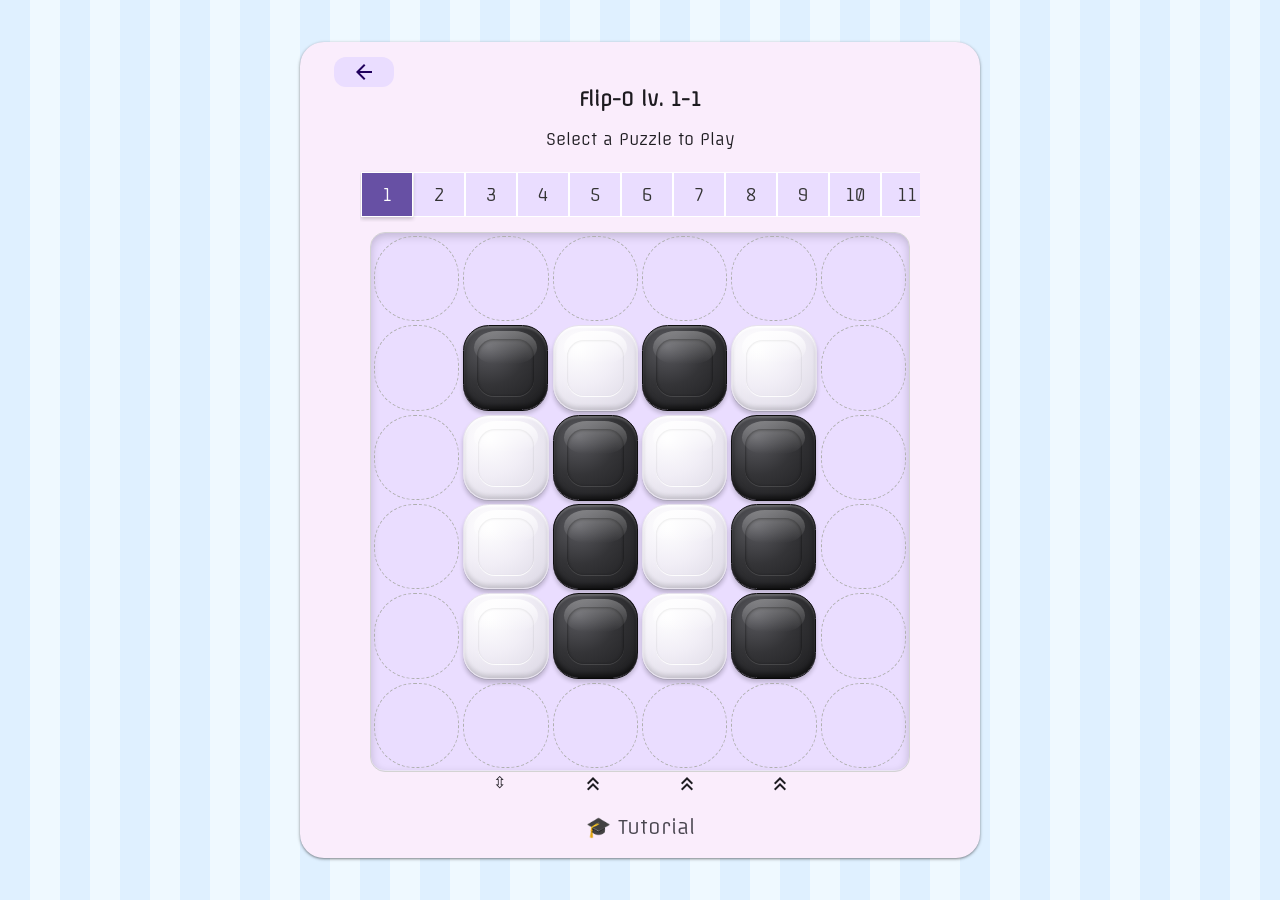
==== commit 08a20b80: "Add files via upload" ====
--- a/puzzle1-1.html
+++ b/puzzle1-1.html
@@ -36,17 +36,15 @@
 
             <div class="colarrow"></div>
 
- <div class="colarrow"><span class="material-symbols-outlined">
+ <div class="colarrow bouncy-text">⇳</div>
+       
+         <div class="colarrow bouncy-text"><span class="material-symbols-outlined">
 keyboard_double_arrow_up
 </span></div>
-       
-         <div class="colarrow"><span class="material-symbols-outlined">
+     <div class="colarrow bouncy-text"><span class="material-symbols-outlined">
 keyboard_double_arrow_up
 </span></div>
-     <div class="colarrow"><span class="material-symbols-outlined">
-keyboard_double_arrow_up
-</span></div>
-     <div class="colarrow"><span class="material-symbols-outlined">
+     <div class="colarrow bouncy-text"><span class="material-symbols-outlined">
 keyboard_double_arrow_up
 </span></div>
 
@@ -63,7 +61,7 @@
            
         </div>
 
-    <button type="button" id="tutorial-btn" aria-haspopup="dialog" class="btn btn-primary" data-i18n="tutorial">
+    <button type="button" id="tutorial-btn" aria-haspopup="dialog" class="btn btn-icon" data-i18n="tutorial" style="padding: 4px 15px;">
             See Tutorial
         </button>
 </div>
--- a/style.css
+++ b/style.css
@@ -220,12 +220,9 @@
         /* Stars for completed levels */
         .stars {
             display: flex;
-            gap: 2px;
-            color: #FFB400; /* Distinct warning/star color */
-        }
-        
-        .stars .material-symbols-outlined {
-            font-size: 14px;
+            gap: 15px;
+            color: black; /* Distinct warning/star color */
+            font-size: 40px;
         }
 
         /* Bottom Actions (Settings, Achievements) */
--- a/desktop.css
+++ b/desktop.css
@@ -50,7 +50,7 @@
     }
     .level-btn {
         width: 52px;
-        height: 40px;
+        height: 45px;
         font-size: 17px;
     }
     .level-btn:hover { filter: brightness(0.95); }
@@ -110,3 +110,17 @@
         --panel-width: 720px;
     }
 }
+
+.bouncy-text {
+    display: inline-block;
+    animation: bounce 1s ease-in-out infinite;
+}
+
+@keyframes bounce {
+    0%, 100% {
+        transform: translateY(0);
+    }
+    50% {
+        transform: translateY(-10px);
+    }
+}
--- a/chips.css
+++ b/chips.css
@@ -3,7 +3,7 @@
    To switch the effect off, remove the <link> to this file. */
 
 :root {
-    --chip-radius: 18%;            /* 50% = round discs, 12% = square-ish chips */
+    --chip-radius: 30%;            /* 50% = round discs, 12% = square-ish chips */
     --chip-thickness: 1px;         /* how "tall" the chip edge looks */
     --chip-flip-time: 340ms;
 
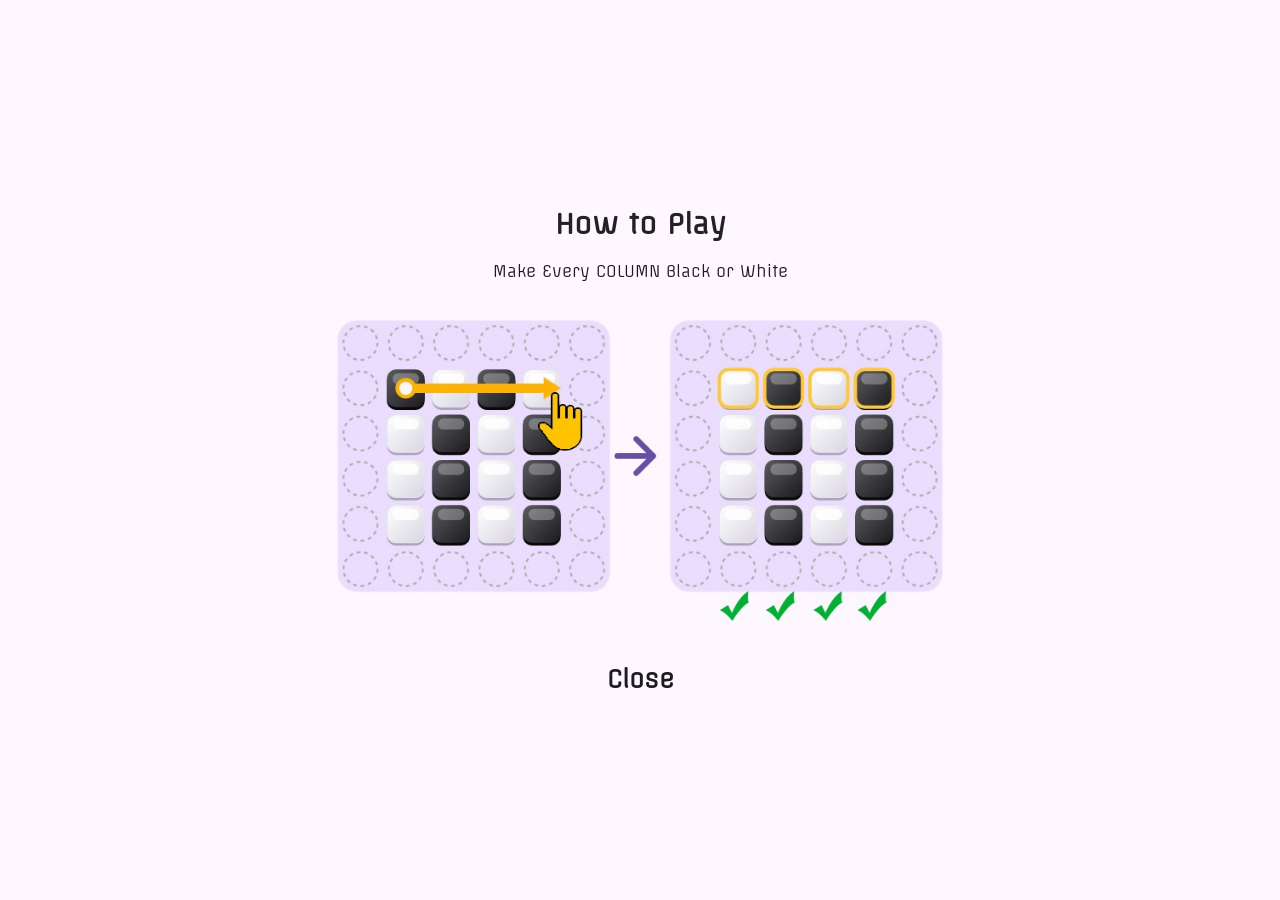
==== commit 388adf4f: "Add files via upload" ====
--- a/puzzle1-1.html
+++ b/puzzle1-1.html
@@ -12,9 +12,20 @@
     <link rel="stylesheet" href="style.css">
 	<link rel="stylesheet" href="desktop.css">
     <link rel="stylesheet" href="chips.css">
+    
 </head>
 
 <body>
+    <div id="splash">
+        <div class="splash-content">
+            <h1 data-i18n="tuto2">How to Play</h1>
+            <p data-i18n="puzzle4">Make Every Column One Color</p>
+        
+    <img src="solution.jpg" alt="Splash Screen">
+    <h2 data-i18n="close">Close</h2>
+</div>
+</div>
+
     <div class="menu-container">
         <header >
             <a href="index.html" class="btn-back">
@@ -32,174 +43,17 @@
          <div id="level-selector" class="level-selector"></div>
         <div id="grid" class="grid"></div>
 
-        <div style="width: 100%; height: 20px;  display: flex;">
-
-            <div class="colarrow"></div>
-
- <div class="colarrow bouncy-text">⇳</div>
-       
-         <div class="colarrow bouncy-text"><span class="material-symbols-outlined">
-keyboard_double_arrow_up
-</span></div>
-     <div class="colarrow bouncy-text"><span class="material-symbols-outlined">
-keyboard_double_arrow_up
-</span></div>
-     <div class="colarrow bouncy-text"><span class="material-symbols-outlined">
-keyboard_double_arrow_up
-</span></div>
-
-    <div class="colarrow"></div>
-
-     </div>
     </main>
     <!-- Add this modal container -->
         <div id="modal" class="modal">
             <h1 id="modal-text"></h1>
             <p id="modal-stats"></p>
-            <button id="modal-reset-btn" class="btn btn-primary" data-i18n="victory">Try Making<br> Less Moves</button>
-            <button id="modal-close-btn" class="btn btn-primary" data-i18n="goback">Go Back</button>
+            <button id="modal-reset-btn" class="btn btn-primary" data-i18n="victory">Retry</button>
+            <button id="modal-close-btn" class="btn btn-primary" data-i18n="close">Close</button>
            
         </div>
 
-    <button type="button" id="tutorial-btn" aria-haspopup="dialog" class="btn btn-icon" data-i18n="tutorial" style="padding: 4px 15px;">
-            See Tutorial
-        </button>
 </div>
- <!-- Settings Modal -->
-<div id="settings-modal" class="tutorial-modal" role="dialog" aria-modal="true" aria-label="Settings" hidden>
-    <div class="settings-card">
-        <h2 style="color: var(--md-sys-color-primary);" data-i18n="theme">Select Theme</h2>
-        <div class="theme-options">
-            <button class="btn theme-btn" data-theme="theme-default" style="background: #6750A4" data-i18n="color1">Purple</button>
-            <button class="btn theme-btn" data-theme="theme-ocean" style="background: #589951" data-i18n="color2">Green</button>
-            <button class="btn theme-btn" data-theme="theme-forest" style="background: #997551" data-i18n="color3">Brown</button>
-        </div>
-        <button type="button" id="settings-close" class="btn btn-primary tutorial-close" data-i18n="close">Close</button>
-        <p style="margin-top: 100px; text-align: center;" data-i18n="android">*Flip-O is also available for Android devices in the Google Play Store.</p>
-    </div>
-</div>
-
-<!-- Tutorial: opened by the Play Tutorial button -->
-    <div id="tutorial-modal" class="tutorial-modal" role="dialog" aria-modal="true" aria-label="How to play" hidden>
-        <div class="tutorial-card">
-<svg class="tutorial-img" viewBox="0 0 360 600" role="img" aria-labelledby="tutorial-title">
-<title id="tutorial-title">How to play Flip-O: four rules and a reminder</title>
-<defs><rect id="c14" width="14" height="14" rx="3"/><rect id="c22" width="22" height="22" rx="5"/><rect id="c18" width="18" height="18" rx="4"/></defs>
-<rect width="360" height="600" rx="24" fill="#FEF7FF"/>
-<text x="180" y="46" text-anchor="middle" font-family="Offside,'Segoe UI',Helvetica,Arial,sans-serif" font-size="22" font-weight="700" fill="#6750A4" data-i18n="tuto2">How to play</text>
-<rect x="16" y="70" width="328" height="106" rx="16" fill="#F3EDF7"/>
-<circle cx="38" cy="96" r="12" fill="#6750A4"/>
-<text x="38" y="101" text-anchor="middle" font-family="Offside,'Segoe UI',Helvetica,Arial,sans-serif" font-size="14" font-weight="700" fill="#FFFFFF">1</text>
-<text x="58" y="101" font-family="Offside,'Segoe UI',Helvetica,Arial,sans-serif" font-size="15" font-weight="700" fill="#1D1B20" data-i18n="tuto3">Swipe a path</text>
-<text x="24" y="128" font-family="Offside,'Segoe UI',Helvetica,Arial,sans-serif" font-size="13" fill="#49454F" data-i18n="tuto4">Drag across touching tiles.</text>
-<text x="24" y="145" font-family="Offside,'Segoe UI',Helvetica,Arial,sans-serif" font-size="13" fill="#49454F" data-i18n="tuto5">A path can't cross itself.</text>
-<rect x="238" y="78" width="96" height="90" rx="12" fill="#E8DEF8"/>
-<rect x="16" y="188" width="328" height="106" rx="16" fill="#F3EDF7"/>
-<circle cx="38" cy="214" r="12" fill="#6750A4"/>
-<text x="38" y="219" text-anchor="middle" font-family="Offside,'Segoe UI',Helvetica,Arial,sans-serif" font-size="14" font-weight="700" fill="#FFFFFF">2</text>
-<text x="58" y="219" font-family="Offside,'Segoe UI',Helvetica,Arial,sans-serif" font-size="15" font-weight="700" fill="#1D1B20" data-i18n="tuto6">Tiles flip</text>
-<text x="24" y="246" font-family="Offside,'Segoe UI',Helvetica,Arial,sans-serif" font-size="13" fill="#49454F" data-i18n="tuto7">Every board tile you touch</text>
-<text x="24" y="263" font-family="Offside,'Segoe UI',Helvetica,Arial,sans-serif" font-size="13" fill="#49454F" data-i18n="tuto8">switches color.</text>
-<rect x="238" y="196" width="96" height="90" rx="12" fill="#E8DEF8"/>
-<rect x="16" y="306" width="328" height="106" rx="16" fill="#F3EDF7"/>
-<circle cx="38" cy="332" r="12" fill="#6750A4"/>
-<text x="38" y="337" text-anchor="middle" font-family="Offside,'Segoe UI',Helvetica,Arial,sans-serif" font-size="14" font-weight="700" fill="#FFFFFF">3</text>
-<text x="58" y="337" font-family="Offside,'Segoe UI',Helvetica,Arial,sans-serif" font-size="15" font-weight="700" fill="#1D1B20" data-i18n="tuto9">The ring is free</text>
-<text x="24" y="364" font-family="Offside,'Segoe UI',Helvetica,Arial,sans-serif" font-size="13" fill="#49454F" data-i18n="tuto10">Dotted tiles around the</text>
-<text x="24" y="381" font-family="Offside,'Segoe UI',Helvetica,Arial,sans-serif" font-size="13" fill="#49454F" data-i18n="tuto11">board never flip. Use them</text>
-<text x="24" y="398" font-family="Offside,'Segoe UI',Helvetica,Arial,sans-serif" font-size="13" fill="#49454F" data-i18n="tuto12">to travel.</text>
-<rect x="238" y="314" width="96" height="90" rx="12" fill="#E8DEF8"/>
-<rect x="16" y="424" width="328" height="106" rx="16" fill="#F3EDF7"/>
-<circle cx="38" cy="450" r="12" fill="#6750A4"/>
-<text x="38" y="455" text-anchor="middle" font-family="Offside,'Segoe UI',Helvetica,Arial,sans-serif" font-size="14" font-weight="700" fill="#FFFFFF">4</text>
-<text x="58" y="455" font-family="Offside,'Segoe UI',Helvetica,Arial,sans-serif" font-size="15" font-weight="700" fill="#1D1B20" data-i18n="tuto13">Make columns match</text>
-<text x="24" y="482" font-family="Offside,'Segoe UI',Helvetica,Arial,sans-serif" font-size="13" fill="#49454F" data-i18n="tuto14">You win when every column</text>
-<text x="24" y="499" font-family="Offside,'Segoe UI',Helvetica,Arial,sans-serif" font-size="13" fill="#49454F" data-i18n="tuto15">is a single color, black</text>
-<text x="24" y="516" font-family="Offside,'Segoe UI',Helvetica,Arial,sans-serif" font-size="13" fill="#49454F" data-i18n="tuto16">or white.</text>
-<rect x="238" y="432" width="96" height="90" rx="12" fill="#E8DEF8"/>
-<g fill="none" stroke="#9A8FBD" stroke-width="1" stroke-dasharray="2 2">
-<use href="#c14" x="247" y="84"/>
-<use href="#c14" x="263" y="84"/>
-<use href="#c14" x="279" y="84"/>
-<use href="#c14" x="295" y="84"/>
-<use href="#c14" x="311" y="84"/>
-<use href="#c14" x="247" y="100"/>
-<use href="#c14" x="311" y="100"/>
-<use href="#c14" x="247" y="116"/>
-<use href="#c14" x="311" y="116"/>
-<use href="#c14" x="247" y="132"/>
-<use href="#c14" x="311" y="132"/>
-<use href="#c14" x="247" y="148"/>
-<use href="#c14" x="263" y="148"/>
-<use href="#c14" x="279" y="148"/>
-<use href="#c14" x="295" y="148"/>
-<use href="#c14" x="311" y="148"/>
-</g>
-<use href="#c14" x="263" y="100" fill="#222222"/>
-<use href="#c14" x="279" y="100" fill="#FFFFFF" stroke="#CAC4D0" stroke-width="1"/>
-<use href="#c14" x="295" y="100" fill="#222222"/>
-<use href="#c14" x="263" y="116" fill="#FFFFFF" stroke="#CAC4D0" stroke-width="1"/>
-<use href="#c14" x="279" y="116" fill="#222222"/>
-<use href="#c14" x="295" y="116" fill="#FFFFFF" stroke="#CAC4D0" stroke-width="1"/>
-<use href="#c14" x="263" y="132" fill="#222222"/>
-<use href="#c14" x="279" y="132" fill="#FFFFFF" stroke="#CAC4D0" stroke-width="1"/>
-<use href="#c14" x="295" y="132" fill="#222222"/>
-<polyline points="254,123 270,123 286,123 302,123 318,123" fill="none" stroke="#FFB300" stroke-width="5" stroke-linecap="round" stroke-linejoin="round" opacity="0.95"/>
-<circle cx="254" cy="123" r="4.5" fill="#FEF7FF" stroke="#FFB300" stroke-width="2"/>
-<use href="#c22" x="250" y="204" fill="#222222"/>
-<use href="#c22" x="276" y="204" fill="#FFFFFF" stroke="#CAC4D0" stroke-width="1"/>
-<use href="#c22" x="302" y="204" fill="#222222"/>
-<g fill="none" stroke="#6750A4" stroke-width="2.5" stroke-linecap="round" stroke-linejoin="round"><line x1="288" y1="232" x2="288" y2="246"/><polyline points="283,241 288,247 293,241"/></g>
-<use href="#c22" x="250" y="254" fill="#FFFFFF" stroke="#CAC4D0" stroke-width="1"/>
-<use href="#c22" x="276" y="254" fill="#222222"/>
-<use href="#c22" x="302" y="254" fill="#FFFFFF" stroke="#CAC4D0" stroke-width="1"/>
-<g fill="none" stroke="#9A8FBD" stroke-width="1" stroke-dasharray="2 2">
-<use href="#c14" x="247" y="320"/>
-<use href="#c14" x="263" y="320"/>
-<use href="#c14" x="279" y="320"/>
-<use href="#c14" x="295" y="320"/>
-<use href="#c14" x="311" y="320"/>
-<use href="#c14" x="247" y="336"/>
-<use href="#c14" x="311" y="336"/>
-<use href="#c14" x="247" y="352"/>
-<use href="#c14" x="311" y="352"/>
-<use href="#c14" x="247" y="368"/>
-<use href="#c14" x="311" y="368"/>
-<use href="#c14" x="247" y="384"/>
-<use href="#c14" x="263" y="384"/>
-<use href="#c14" x="279" y="384"/>
-<use href="#c14" x="295" y="384"/>
-<use href="#c14" x="311" y="384"/>
-</g>
-<use href="#c14" x="263" y="336" fill="#222222"/>
-<use href="#c14" x="279" y="336" fill="#FFFFFF" stroke="#CAC4D0" stroke-width="1"/>
-<use href="#c14" x="295" y="336" fill="#222222"/>
-<use href="#c14" x="263" y="352" fill="#FFFFFF" stroke="#CAC4D0" stroke-width="1"/>
-<use href="#c14" x="279" y="352" fill="#222222"/>
-<use href="#c14" x="295" y="352" fill="#FFFFFF" stroke="#CAC4D0" stroke-width="1"/>
-<use href="#c14" x="263" y="368" fill="#222222"/>
-<use href="#c14" x="279" y="368" fill="#FFFFFF" stroke="#CAC4D0" stroke-width="1"/>
-<use href="#c14" x="295" y="368" fill="#222222"/>
-<polyline points="254,327 270,327 286,327 302,327 318,327 318,343 318,359" fill="none" stroke="#FFB300" stroke-width="5" stroke-linecap="round" stroke-linejoin="round" opacity="0.95"/>
-<circle cx="254" cy="327" r="4.5" fill="#FEF7FF" stroke="#FFB300" stroke-width="2"/>
-<circle cx="268" cy="444" r="4.5" fill="#FFB300"/>
-<use href="#c18" x="259" y="455" fill="#222222"/>
-<use href="#c18" x="259" y="476" fill="#222222"/>
-<use href="#c18" x="259" y="497" fill="#222222"/>
-<circle cx="289" cy="444" r="4.5" fill="#FFB300"/>
-<use href="#c18" x="280" y="455" fill="#FFFFFF" stroke="#CAC4D0" stroke-width="1"/>
-<use href="#c18" x="280" y="476" fill="#FFFFFF" stroke="#CAC4D0" stroke-width="1"/>
-<use href="#c18" x="280" y="497" fill="#FFFFFF" stroke="#CAC4D0" stroke-width="1"/>
-<circle cx="310" cy="444" r="4.5" fill="#FFB300"/>
-<use href="#c18" x="301" y="455" fill="#222222"/>
-<use href="#c18" x="301" y="476" fill="#222222"/>
-<use href="#c18" x="301" y="497" fill="#222222"/>
-<rect x="16" y="542" width="328" height="44" rx="14" fill="#EADDFF"/>
-<text x="180" y="569" text-anchor="middle" font-family="Offside,'Segoe UI',Helvetica,Arial,sans-serif" font-size="13" fill="#21005D" data-i18n="tuto17">One stroke per try. Not solved? It resets.</text>
-</svg>
-            <button type="button" id="tutorial-close" class="btn btn-primary tutorial-close">OK</button>
-        </div>
-    </div>
 
 <script>
     const levels = [
@@ -410,7 +264,17 @@
 </script>
     <script src="progress.js"></script>
     <script src="script.js"></script>
+    <script>
+const splash = document.getElementById("splash");
+const content = document.getElementById("content");
+
+splash.addEventListener("click", () => {
+    splash.style.display = "none";
+    content.style.display = "block";
+});
+</script>
     <script src="game2.js"></script>
+    <script src="column-lights.js"></script>
 
 </body>
 </html>
--- a/style.css
+++ b/style.css
@@ -592,6 +592,7 @@
 *::-webkit-scrollbar-track {
   background-color: #f8fafc;
   border-radius: 6px;
+  border: 1px solid var(--md-sys-color-on-primary-container); ;
 }
 *::-webkit-scrollbar-track:hover { background-color: #f1f5f9; }
 *::-webkit-scrollbar-track:active { background-color: #e2e8f0; }
@@ -609,7 +610,7 @@
 *::-webkit-scrollbar-thumb:active { background-color: var(--md-sys-color-on-primary-container); }
 
 *::-webkit-scrollbar-corner { background-color: #f8fafc; }
-*::-webkit-scrollbar-button { display: none; }
+
 
 /* Firefox: only a thumb and track colour and a width keyword. Kept inside @supports,
    because Chrome and Edge 121+ ignore all the rules above once scrollbar-color is set. */
--- a/chips.css
+++ b/chips.css
@@ -16,13 +16,6 @@
     --black-mid: #343437;
     --black-lo: #1b1b1d;
     --black-edge: #090909;
-}
-
-/* The tray the chips sit in */
-.grid {
-    border-radius: 15px;
-    box-shadow: inset 0 3px 10px rgba(0, 0, 0, 0.18),
-                inset 0 -1px 0 rgba(255, 255, 255, 0.5);
 }
 
 /* Springy flip: slight overshoot, then settles */
@@ -117,11 +110,30 @@
     .tile.pop { animation: none; }
 }
 
-/* Lite mode for slow devices: add class "fx-lite" to <body> to drop the gloss layers */
-body.fx-lite .tile:not(.outer) .tile-face::before,
-body.fx-lite .tile:not(.outer) .tile-face::after {
+#splash {
+    position: fixed;
+    width: 100%;
+    height: 100%;
+    background: #fef7ff;
+    display: flex;
+    justify-content: center;
+    align-items: center;
+    z-index: 9999;
+    cursor: pointer;
+    text-align: center;
+}
+
+.splash-content img {
+   width: 100%;
+  max-width: 680px;
+  align-items: center;
+}
+#splash.fade-out {
+  opacity: 0;
+  transition: opacity 0.9s ease;
+}
+/* Main content hidden initially */
+#content {
     display: none;
-}
-body.fx-lite .tile:not(.outer) .tile-face {
-    box-shadow: 0 var(--chip-thickness) 0 rgba(0, 0, 0, 0.35);
-}
+    padding: 20px;
+}
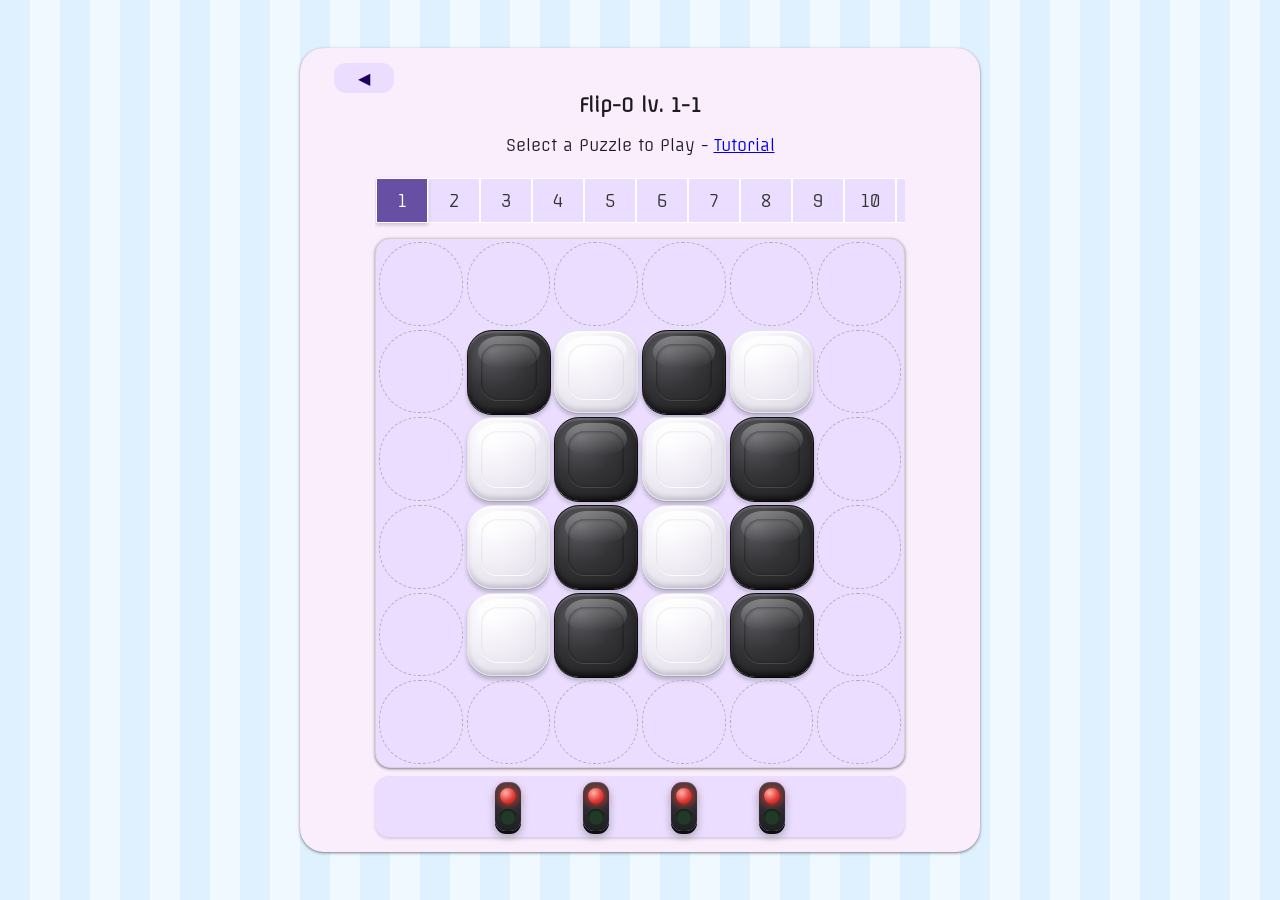
==== commit 40ce447f: "Add files via upload" ====
--- a/puzzle1-1.html
+++ b/puzzle1-1.html
@@ -8,7 +8,7 @@
 
     <title>Level 1-1</title>
     <link rel="icon" type="image/png" href="favicon.ico">
-    <link href="https://fonts.googleapis.com/css2?family=Material+Symbols+Outlined:opsz,wght,FILL,GRAD@24,400,0,0" rel="stylesheet">
+   
     <link rel="stylesheet" href="style.css">
 	<link rel="stylesheet" href="desktop.css">
     <link rel="stylesheet" href="chips.css">
@@ -16,9 +16,9 @@
 </head>
 
 <body>
-    <div id="splash">
-        <div class="splash-content">
-            <h1 data-i18n="tuto2">How to Play</h1>
+    <div id="splashModal">
+        <div id="splashImage">
+            <h1 data-i18n="tuto3">How to Play</h1>
             <p data-i18n="puzzle4">Make Every Column One Color</p>
         
     <img src="solution.jpg" alt="Splash Screen">
@@ -28,18 +28,17 @@
 
     <div class="menu-container">
         <header >
-            <a href="index.html" class="btn-back">
-        <span class="material-symbols-outlined">arrow_back</span>
-    </a>
+            <a href="index.html" class="btn-back"> ◀ </a>
             <h3>Flip-O lv. 1-1</h3>
             
         </header>
-        <!-- Add the level selector here -->
-        <p data-i18n="puzzle">Select a puzzle to play</p>
+       
+        <p><span data-i18n="puzzle">Select a puzzle to play</span> - <a href="#" id="showSplash">Tutorial</a></p>
         
     
 
     <main class="game">
+         <!-- Add the level selector here -->
          <div id="level-selector" class="level-selector"></div>
         <div id="grid" class="grid"></div>
 
@@ -265,12 +264,18 @@
     <script src="progress.js"></script>
     <script src="script.js"></script>
     <script>
-const splash = document.getElementById("splash");
-const content = document.getElementById("content");
-
-splash.addEventListener("click", () => {
-    splash.style.display = "none";
-    content.style.display = "block";
+const modal = document.getElementById("splashModal");
+const showLink = document.getElementById("showSplash");
+
+// Open modal
+showLink.addEventListener("click", function(e) {
+    e.preventDefault();
+    modal.style.display = "flex";
+});
+
+// Close modal when image is clicked
+modal.addEventListener("click", function() {
+    modal.style.display = "none";
 });
 </script>
     <script src="game2.js"></script>
--- a/chips.css
+++ b/chips.css
@@ -110,12 +110,12 @@
     .tile.pop { animation: none; }
 }
 
-#splash {
+#splashModal {
     position: fixed;
     width: 100%;
     height: 100%;
     background: #fef7ff;
-    display: flex;
+    display: none;
     justify-content: center;
     align-items: center;
     z-index: 9999;
@@ -123,12 +123,12 @@
     text-align: center;
 }
 
-.splash-content img {
+#splashImage {
    width: 100%;
-  max-width: 680px;
+  
   align-items: center;
 }
-#splash.fade-out {
+#splashModal.fade-out {
   opacity: 0;
   transition: opacity 0.9s ease;
 }
